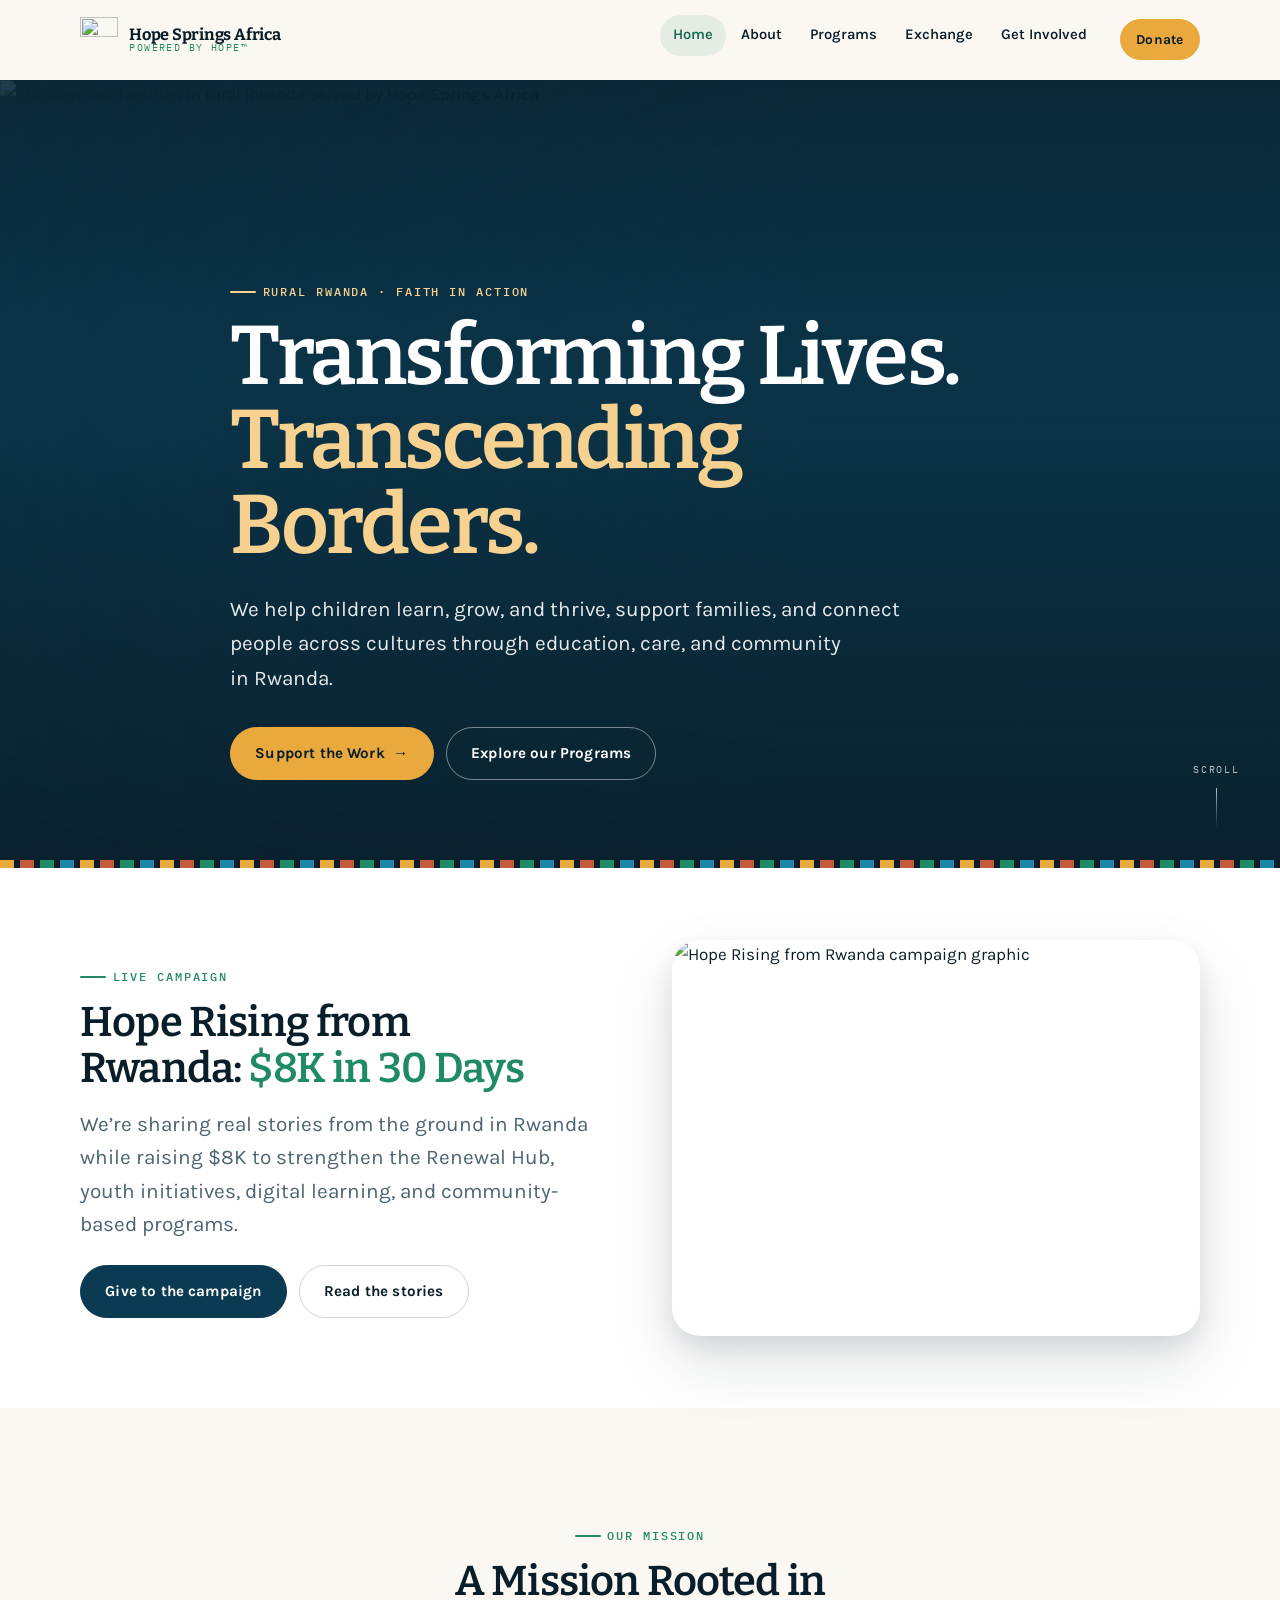
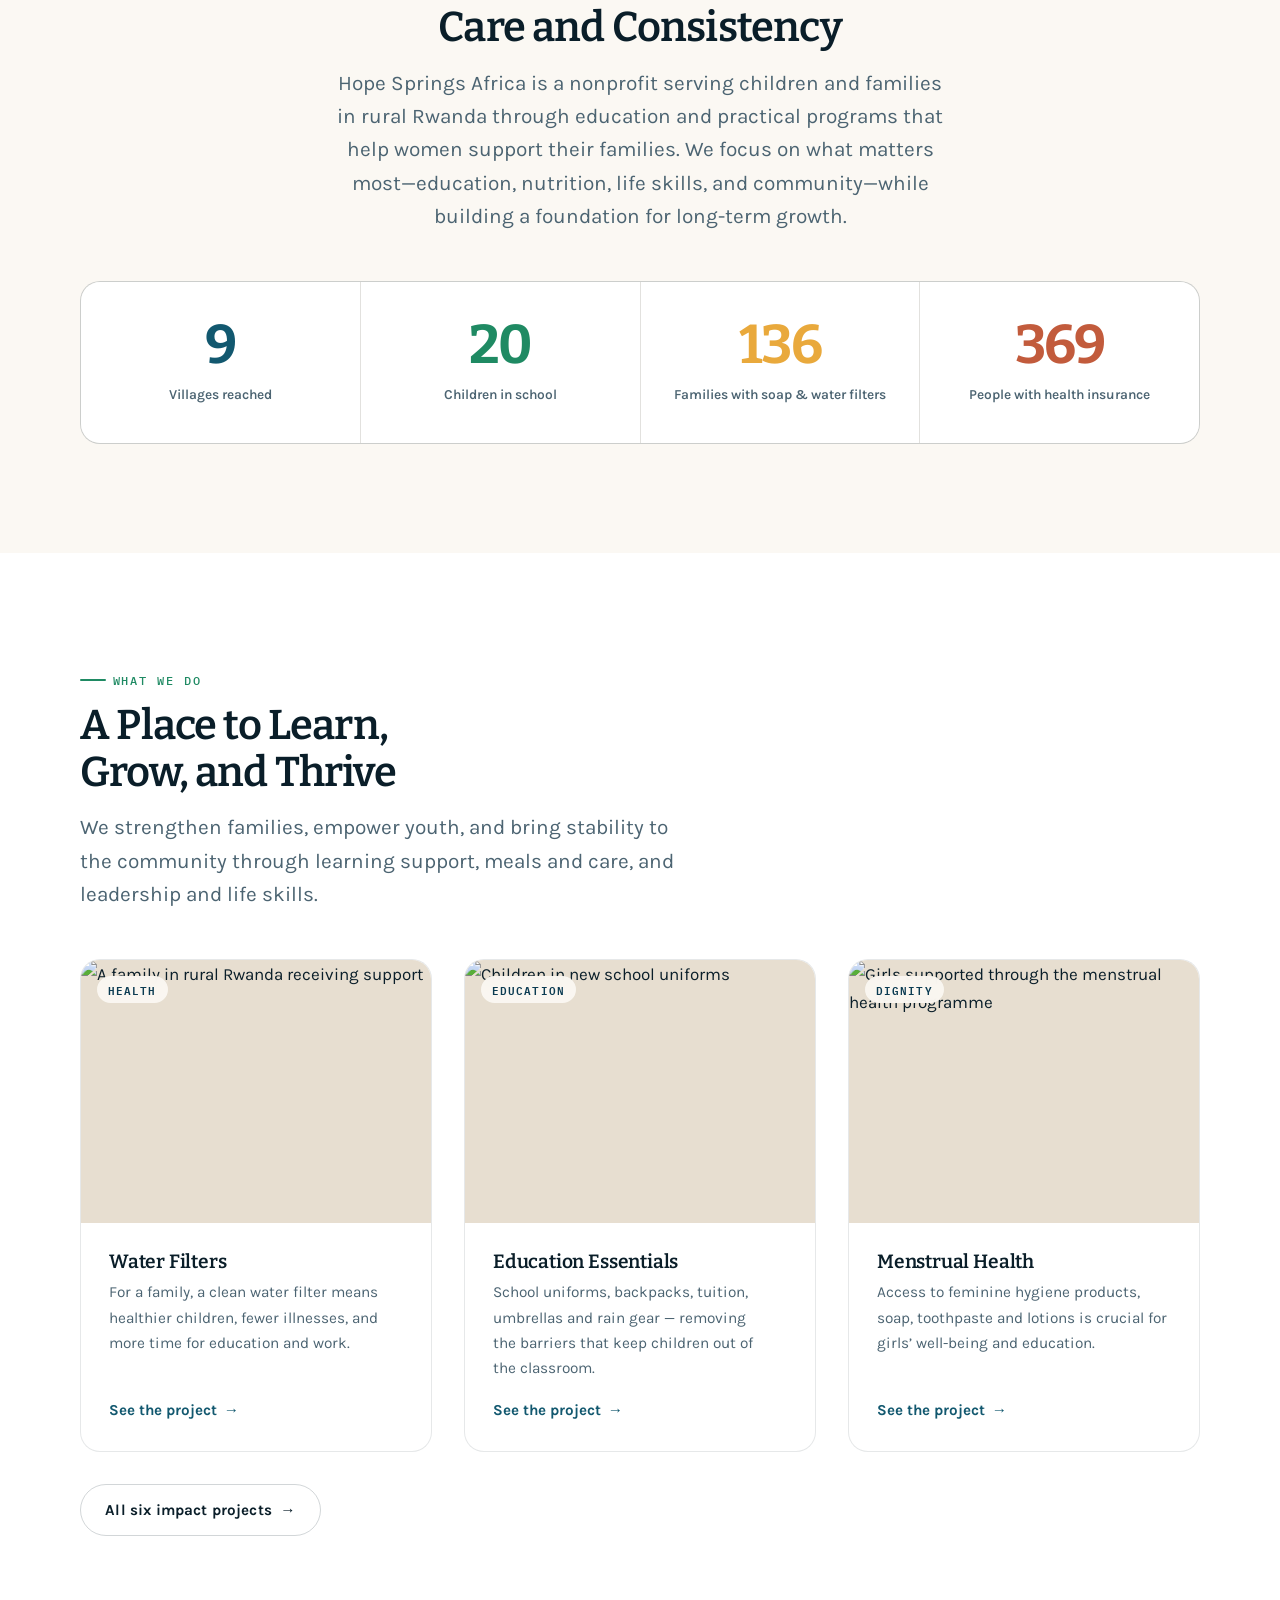
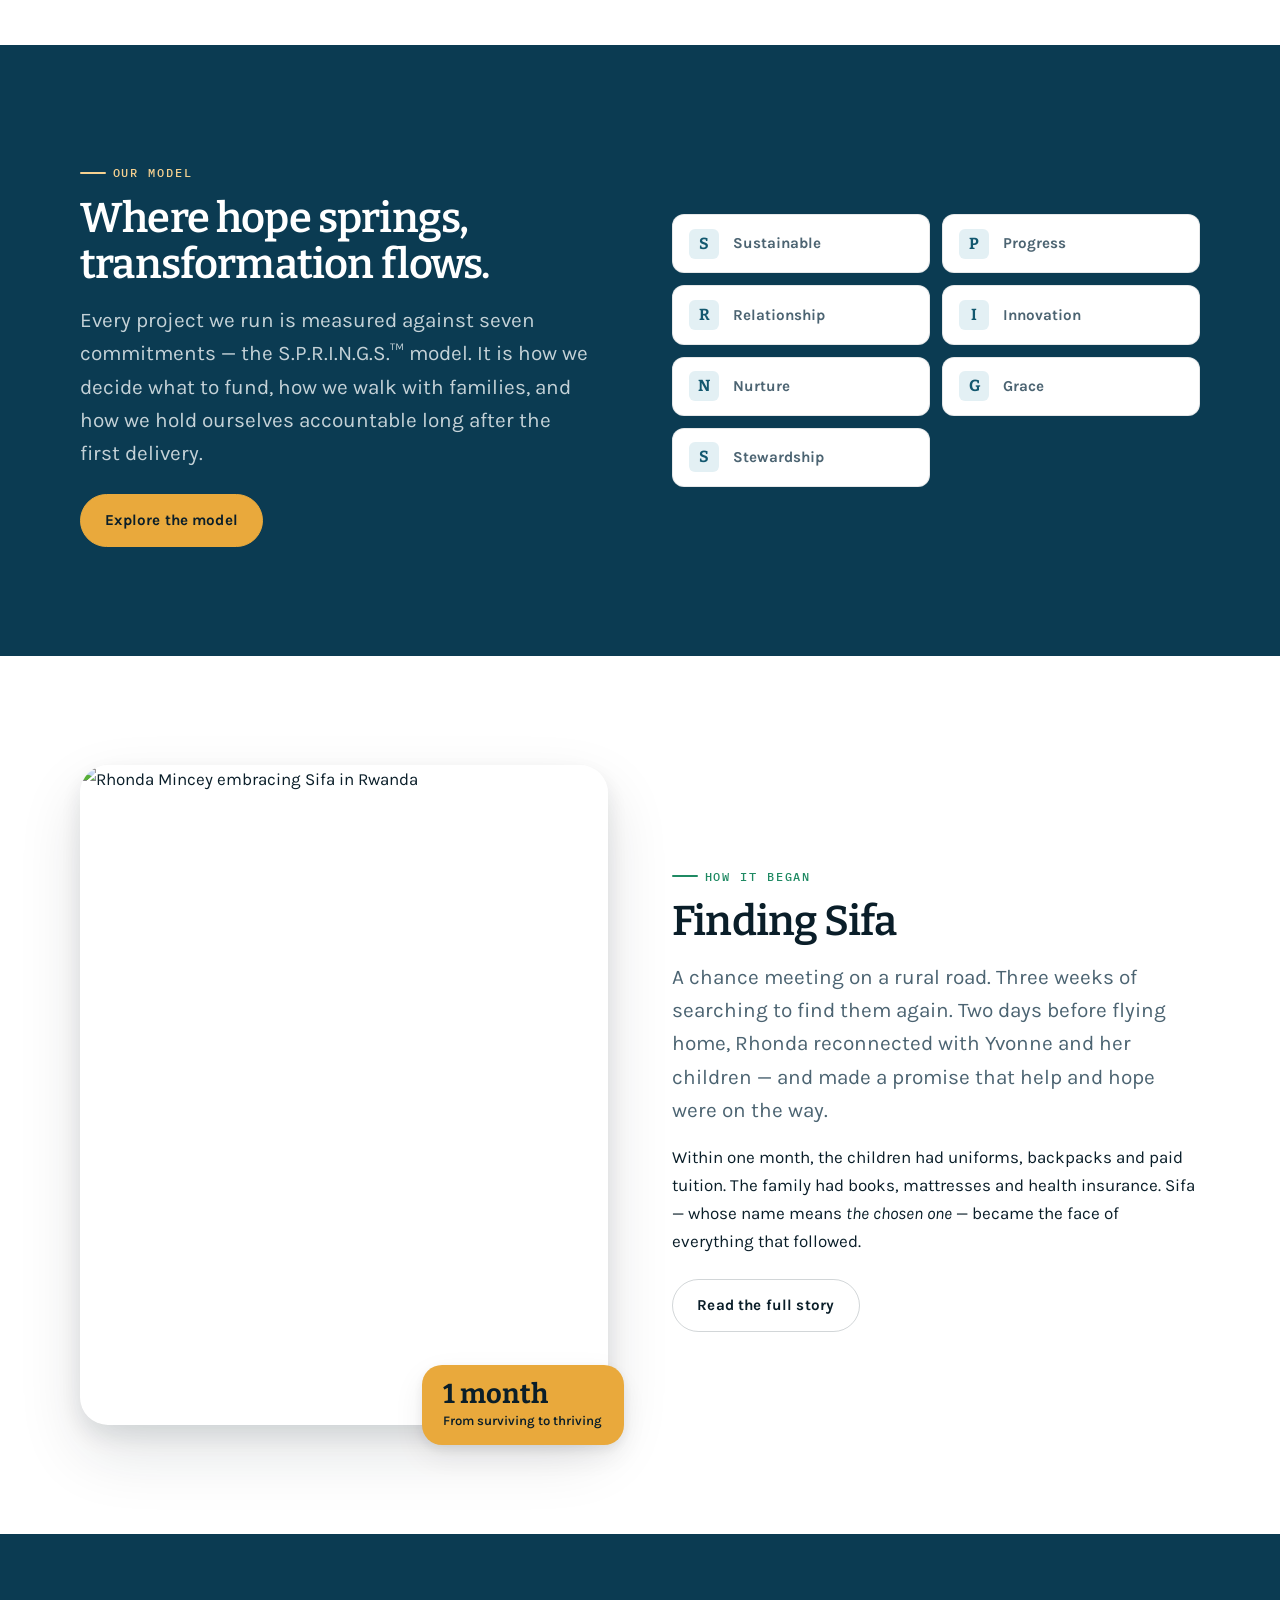
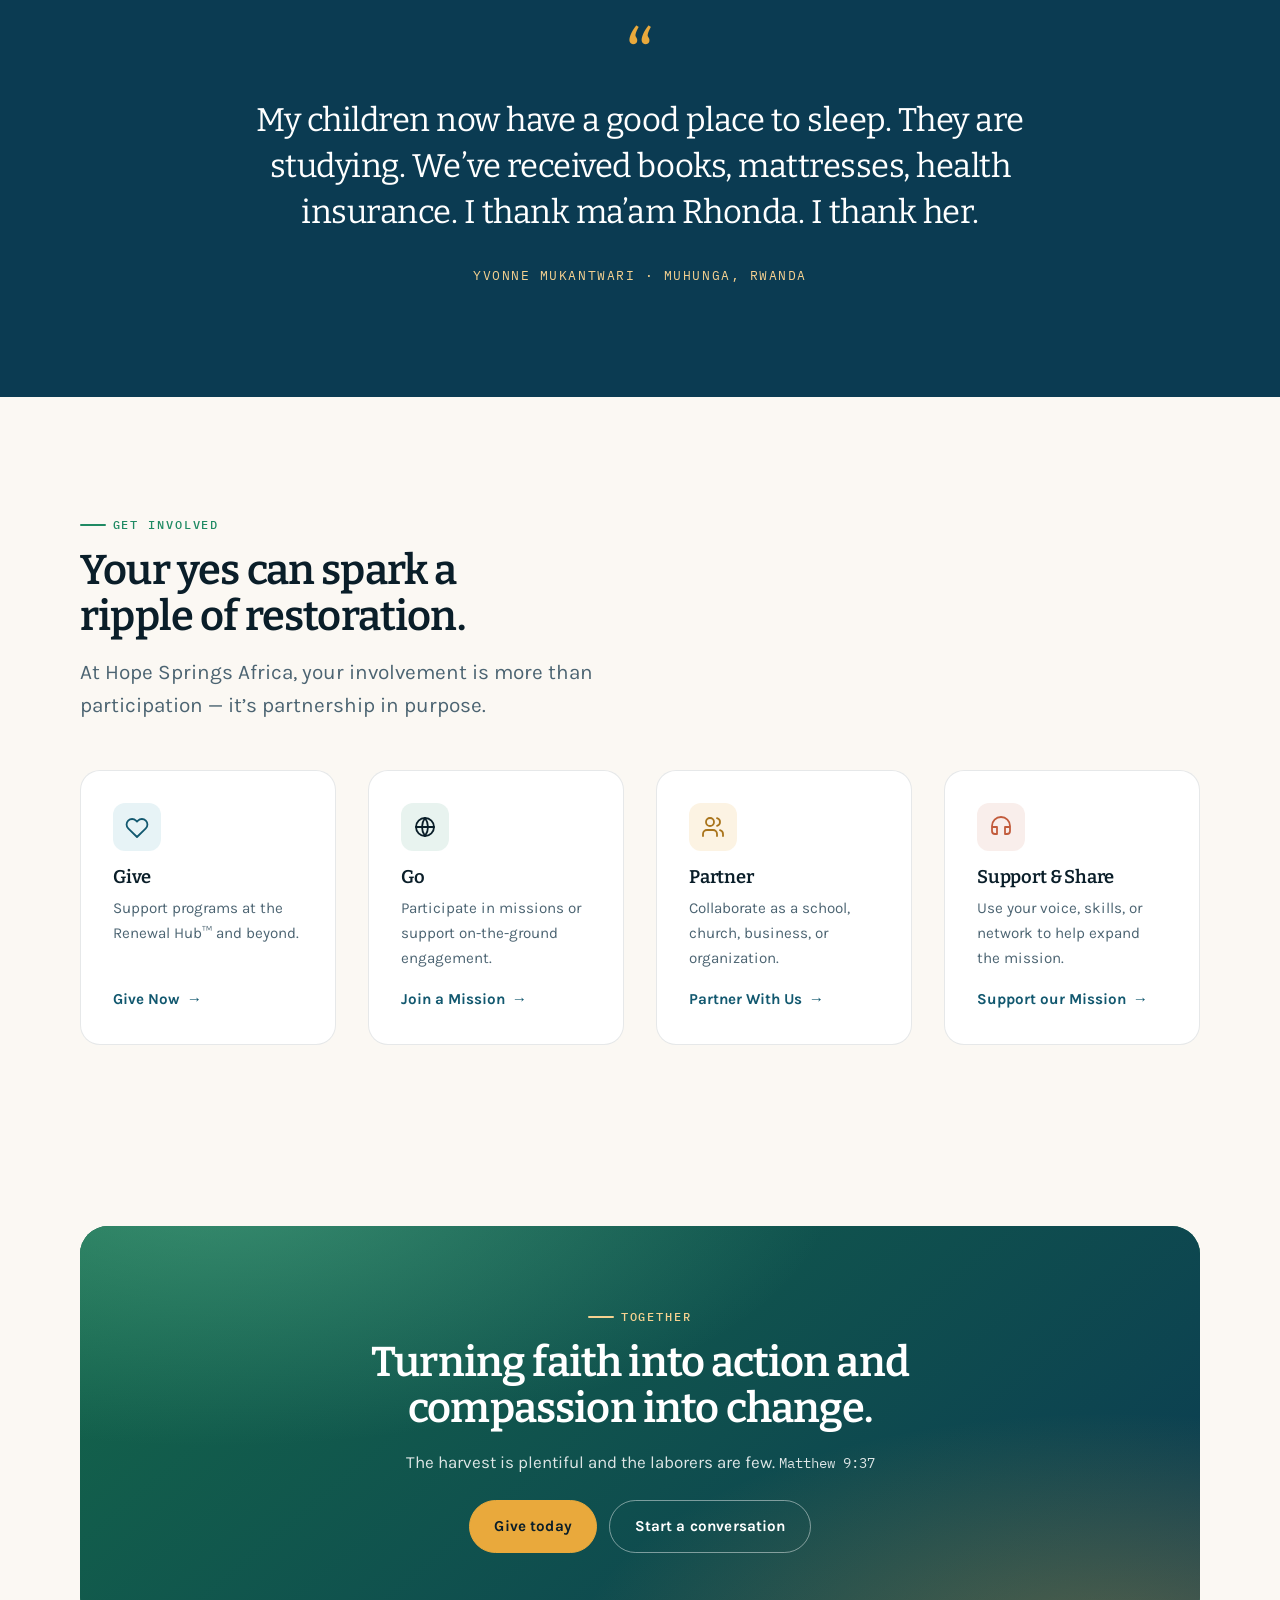
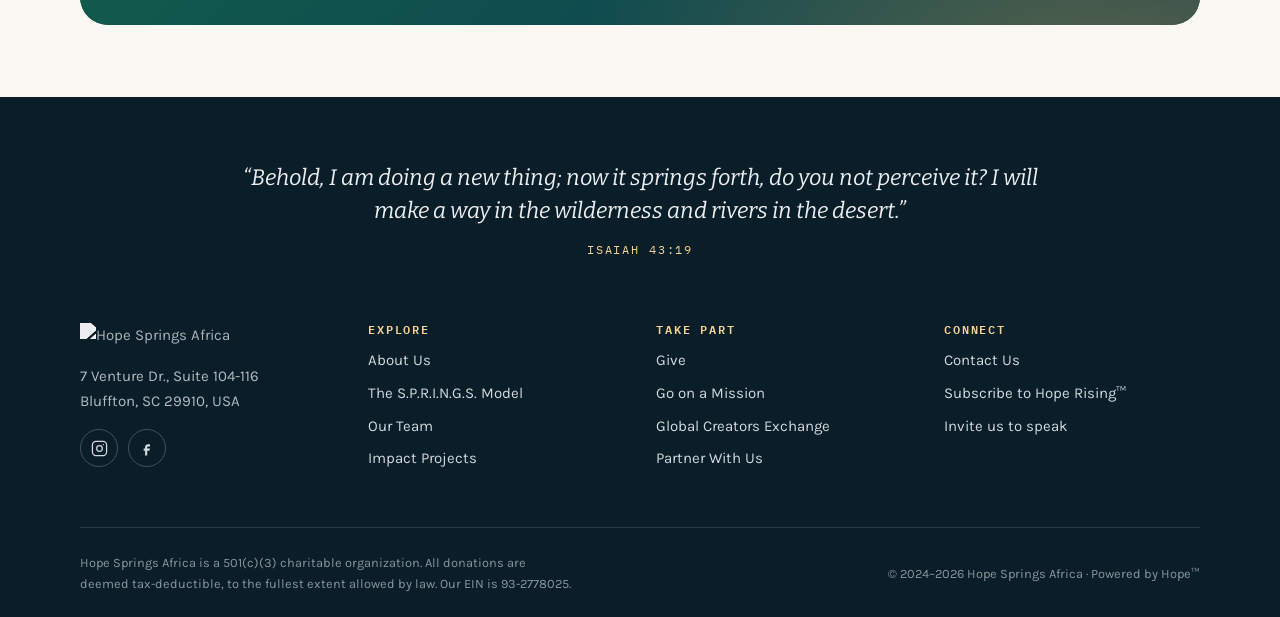
==== index.html @ 6b74ecaa "Add Hope Springs rebrand site and assets Add complete rebrand static site: index.html, about.html, p" ====
<!DOCTYPE html>
<html lang="en">
<head>
<meta charset="utf-8">
<meta name="viewport" content="width=device-width, initial-scale=1">
<title>Hope Springs Africa — Transforming Lives. Transcending Borders.</title>
<meta name="description" content="A faith-based nonprofit serving children and families in rural Rwanda through education, nutrition, life skills and community.">
<link rel="preconnect" href="https://fonts.googleapis.com">
<link rel="preconnect" href="https://fonts.gstatic.com" crossorigin>
<link href="https://fonts.googleapis.com/css2?family=Bitter:ital,wght@0,400;0,600;0,700;1,400&family=Karla:wght@400;500;600;700&family=IBM+Plex+Mono:wght@400;500;600&display=swap" rel="stylesheet">
<link rel="stylesheet" href="assets/vendor/aos.css">
<link rel="stylesheet" href="assets/css/main.css">
</head>
<body>

<a class="skip" href="#main">Skip to content</a>

<!-- ====================================================================
     Header
     ==================================================================== -->
<header class="header" data-header>
  <div class="wrap header__inner">
    <a class="brand" href="index.html">
      <img class="brand__mark" src="https://static.wixstatic.com/media/e5cbf4_bdf67669f26147d5a9421a92b597a916~mv2.png" alt="" width="38" height="45">
      <span class="brand__text">
        <span class="brand__name">Hope Springs Africa</span>
        <span class="brand__tag">Powered by Hope&trade;</span>
      </span>
    </a>

    <button class="nav-toggle" type="button" data-nav-toggle aria-expanded="false" aria-controls="site-nav" aria-label="Menu">
      <span class="nav-toggle__bars" aria-hidden="true"><span></span><span></span><span></span></span>
    </button>

    <nav class="nav" id="site-nav" data-nav aria-label="Main">
      <p class="nav__label">Menu</p>
      <ul class="nav__list">
        <li><a class="nav__link" href="index.html">Home</a></li>
        <li><a class="nav__link" href="about.html">About</a></li>
        <li><a class="nav__link" href="programs.html">Programs</a></li>
        <li><a class="nav__link" href="exchange.html">Exchange</a></li>
        <li><a class="nav__link" href="give.html">Get Involved</a></li>
      </ul>
      <div class="nav__foot">
        <a class="btn btn--gold btn--sm nav__cta" href="give.html#give">Donate</a>
        <div class="nav__meta">
          <a href="give.html#connect">Contact us</a>
          <div class="social social--nav">
            <a href="https://www.instagram.com/hopespringsafrica" aria-label="Instagram"><svg viewBox="0 0 24 24" fill="none" stroke="currentColor" stroke-width="1.8"><rect x="2" y="2" width="20" height="20" rx="5"/><circle cx="12" cy="12" r="4"/><circle cx="17.5" cy="6.5" r="1" fill="currentColor" stroke="none"/></svg></a>
            <a href="https://www.facebook.com/hopespringsafrica" aria-label="Facebook"><svg viewBox="0 0 24 24" fill="currentColor"><path d="M14 9h3V6h-3c-2.2 0-4 1.8-4 4v2H8v3h2v7h3v-7h3l1-3h-4v-2c0-.6.4-1 1-1z"/></svg></a>
          </div>
        </div>
      </div>
    </nav>
  </div>
</header>

<main id="main">

<!-- ====================================================================
     Hero
     ==================================================================== -->
<section class="hero">
  <div class="hero__media">
    <img src="https://static.wixstatic.com/media/e5cbf4_cde25f4ffdf047e1a33ac8b81e66b795~mv2.jpg" alt="Children and families in rural Rwanda served by Hope Springs Africa">
  </div>
  <div class="wrap hero__inner">
    <p class="eyebrow">Rural Rwanda &middot; Faith in Action</p>
    <h1 class="hero__title">Transforming Lives.<em>Transcending Borders.</em></h1>
    <p class="hero__lead">
      We help children learn, grow, and thrive, support families, and connect people
      across cultures through education, care, and community in Rwanda.
    </p>
    <div class="hero__actions">
      <a class="btn btn--gold" href="give.html#give">Support the Work <span class="arrow" aria-hidden="true">&rarr;</span></a>
      <a class="btn btn--on-dark" href="programs.html">Explore our Programs</a>
    </div>
  </div>
  <a class="hero__scroll" href="#campaign"><span>Scroll</span></a>
</section>

<hr class="kente">

<!-- ====================================================================
     Live campaign
     ==================================================================== -->
<section class="section section--tight section--white" id="campaign">
  <div class="wrap">
    <div class="split split--reverse" data-aos="fade-up">
      <div class="split__media split__media--wide">
        <img src="https://static.wixstatic.com/media/e5cbf4_da20bd9f10fe4ae18e123b18a4c23e66~mv2.png" alt="Hope Rising from Rwanda campaign graphic">
      </div>
      <div>
        <p class="eyebrow">Live campaign</p>
        <h2>Hope Rising from Rwanda: <span class="u-mark">$8K in 30 Days</span></h2>
        <p class="lead">
          We&rsquo;re sharing real stories from the ground in Rwanda while raising $8K to
          strengthen the Renewal Hub, youth initiatives, digital learning, and
          community-based programs.
        </p>
        <div class="btn-row">
          <a class="btn" href="give.html#give">Give to the campaign</a>
          <a class="btn btn--ghost" href="about.html#story">Read the stories</a>
        </div>
      </div>
    </div>
  </div>
</section>

<!-- ====================================================================
     Mission
     ==================================================================== -->
<section class="section">
  <div class="wrap">
    <div class="center" data-aos="fade-up">
      <div class="section-head">
        <p class="eyebrow" style="justify-content:center">Our mission</p>
        <h2>A Mission Rooted in Care and Consistency</h2>
        <p class="lead">
          Hope Springs Africa is a nonprofit serving children and families in rural Rwanda
          through education and practical programs that help women support their families.
          We focus on what matters most&mdash;education, nutrition, life skills, and
          community&mdash;while building a foundation for long-term growth.
        </p>
      </div>
    </div>

    <div class="stats" data-aos="fade-up">
      <div class="stat">
        <span class="stat__num" data-count="9">0</span>
        <span class="stat__label">Villages reached</span>
      </div>
      <div class="stat">
        <span class="stat__num" data-count="21">0</span>
        <span class="stat__label">Children in school</span>
      </div>
      <div class="stat">
        <span class="stat__num" data-count="140">0</span>
        <span class="stat__label">Families with soap &amp; water filters</span>
      </div>
      <div class="stat">
        <span class="stat__num" data-count="380">0</span>
        <span class="stat__label">People with health insurance</span>
      </div>
    </div>
  </div>
</section>

<!-- ====================================================================
     Programs
     ==================================================================== -->
<section class="section section--white">
  <div class="wrap">
    <div class="section-head" data-aos="fade-up">
      <p class="eyebrow">What we do</p>
      <h2>A Place to Learn, Grow, and Thrive</h2>
      <p class="lead">
        We strengthen families, empower youth, and bring stability to the community
        through learning support, meals and care, and leadership and life skills.
      </p>
    </div>

    <div class="grid grid--3">
      <article class="card" data-aos="fade-up" data-aos-stagger>
        <div class="card__media">
          <span class="card__tag">Health</span>
          <img src="https://static.wixstatic.com/media/e5cbf4_beba18cd136745958848a673e0dbef4c~mv2.jpg" alt="A family in rural Rwanda receiving support">
        </div>
        <div class="card__body">
          <h3 class="card__title">Water Filters</h3>
          <p class="card__text">
            For a family, a clean water filter means healthier children, fewer illnesses,
            and more time for education and work.
          </p>
          <a class="link-arrow" href="programs.html#water">See the project</a>
        </div>
      </article>

      <article class="card" data-aos="fade-up" data-aos-stagger>
        <div class="card__media">
          <span class="card__tag">Education</span>
          <img src="https://static.wixstatic.com/media/e5cbf4_83071d0e29a044f3af0a214430d2424c~mv2.jpg" alt="Children in new school uniforms">
        </div>
        <div class="card__body">
          <h3 class="card__title">Education Essentials</h3>
          <p class="card__text">
            School uniforms, backpacks, tuition, umbrellas and rain gear &mdash; removing the
            barriers that keep children out of the classroom.
          </p>
          <a class="link-arrow" href="programs.html#education">See the project</a>
        </div>
      </article>

      <article class="card" data-aos="fade-up" data-aos-stagger>
        <div class="card__media">
          <span class="card__tag">Dignity</span>
          <img src="https://static.wixstatic.com/media/e5cbf4_b3f2396dfeca45959ee78357279e40dc~mv2.jpg" alt="Girls supported through the menstrual health programme">
        </div>
        <div class="card__body">
          <h3 class="card__title">Menstrual Health</h3>
          <p class="card__text">
            Access to feminine hygiene products, soap, toothpaste and lotions is crucial
            for girls&rsquo; well-being and education.
          </p>
          <a class="link-arrow" href="programs.html#health">See the project</a>
        </div>
      </article>
    </div>

    <div class="btn-row mt-6" data-aos="fade-up">
      <a class="btn btn--ghost" href="programs.html">All six impact projects <span class="arrow" aria-hidden="true">&rarr;</span></a>
    </div>
  </div>
</section>

<!-- ====================================================================
     S.P.R.I.N.G.S. teaser
     ==================================================================== -->
<section class="section section--ink">
  <div class="wrap">
    <div class="split">
      <div data-aos="fade-up">
        <p class="eyebrow">Our model</p>
        <h2>Where hope springs,<br>transformation flows.</h2>
        <p class="lead">
          Every project we run is measured against seven commitments &mdash; the
          S.P.R.I.N.G.S.&trade; model. It is how we decide what to fund, how we walk with
          families, and how we hold ourselves accountable long after the first delivery.
        </p>
        <div class="btn-row">
          <a class="btn btn--gold" href="about.html#springs">Explore the model</a>
        </div>
      </div>
      <div data-aos="fade-up">
        <div class="grid grid--4" style="gap:.75rem">
          <div class="springs__tab" aria-hidden="true" style="cursor:default"><span class="springs__letter">S</span>Sustainable</div>
          <div class="springs__tab" aria-hidden="true" style="cursor:default"><span class="springs__letter">P</span>Progress</div>
          <div class="springs__tab" aria-hidden="true" style="cursor:default"><span class="springs__letter">R</span>Relationship</div>
          <div class="springs__tab" aria-hidden="true" style="cursor:default"><span class="springs__letter">I</span>Innovation</div>
          <div class="springs__tab" aria-hidden="true" style="cursor:default"><span class="springs__letter">N</span>Nurture</div>
          <div class="springs__tab" aria-hidden="true" style="cursor:default"><span class="springs__letter">G</span>Grace</div>
          <div class="springs__tab" aria-hidden="true" style="cursor:default"><span class="springs__letter">S</span>Stewardship</div>
        </div>
      </div>
    </div>
  </div>
</section>

<!-- ====================================================================
     Finding Sifa
     ==================================================================== -->
<section class="section section--white" id="story">
  <div class="wrap">
    <div class="split">
      <div class="split__media" data-aos="fade-up">
        <img src="https://static.wixstatic.com/media/e5cbf4_e848b0d63703463390c24ff747267ffb~mv2.jpg" alt="Rhonda Mincey embracing Sifa in Rwanda">
        <div class="split__badge">
          <strong>1 month</strong>
          <span>From surviving to thriving</span>
        </div>
      </div>
      <div data-aos="fade-up">
        <p class="eyebrow">How it began</p>
        <h2>Finding Sifa</h2>
        <p class="lead">
          A chance meeting on a rural road. Three weeks of searching to find them again.
          Two days before flying home, Rhonda reconnected with Yvonne and her children
          &mdash; and made a promise that help and hope were on the way.
        </p>
        <p>
          Within one month, the children had uniforms, backpacks and paid tuition. The
          family had books, mattresses and health insurance. Sifa &mdash; whose name means
          <em>the chosen one</em> &mdash; became the face of everything that followed.
        </p>
        <div class="btn-row">
          <a class="btn btn--ghost" href="about.html#story">Read the full story</a>
        </div>
      </div>
    </div>
  </div>
</section>

<!-- ====================================================================
     Testimonial
     ==================================================================== -->
<section class="section section--ink">
  <div class="wrap">
    <div class="quote" data-aos="fade-up">
      <span class="quote__mark" aria-hidden="true">&ldquo;</span>
      <blockquote>
        My children now have a good place to sleep. They are studying. We&rsquo;ve received
        books, mattresses, health insurance. I thank ma&rsquo;am Rhonda. I thank her.
      </blockquote>
      <cite class="quote__cite">Yvonne Mukantwari &middot; Muhunga, Rwanda</cite>
    </div>
  </div>
</section>

<!-- ====================================================================
     Get involved
     ==================================================================== -->
<section class="section">
  <div class="wrap">
    <div class="section-head" data-aos="fade-up">
      <p class="eyebrow">Get involved</p>
      <h2>Your yes can spark a ripple of restoration.</h2>
      <p class="lead">
        At Hope Springs Africa, your involvement is more than participation &mdash; it&rsquo;s
        partnership in purpose.
      </p>
    </div>

    <div class="grid grid--4">
      <div class="icard" data-aos="fade-up" data-aos-stagger>
        <span class="icard__icon" aria-hidden="true">
          <svg viewBox="0 0 24 24" fill="none" stroke="currentColor" stroke-width="1.8" stroke-linecap="round" stroke-linejoin="round"><path d="M20.8 5.6a5.5 5.5 0 0 0-7.8 0L12 6.6l-1-1a5.5 5.5 0 0 0-7.8 7.8l1 1L12 22l7.8-7.6 1-1a5.5 5.5 0 0 0 0-7.8z"/></svg>
        </span>
        <h3>Give</h3>
        <p>Support programs at the Renewal Hub&trade; and beyond.</p>
        <a class="link-arrow" href="give.html#give">Give Now</a>
      </div>

      <div class="icard" data-aos="fade-up" data-aos-stagger>
        <span class="icard__icon" aria-hidden="true">
          <svg viewBox="0 0 24 24" fill="none" stroke="currentColor" stroke-width="1.8" stroke-linecap="round" stroke-linejoin="round"><circle cx="12" cy="12" r="9"/><path d="M3 12h18M12 3a15 15 0 0 1 0 18 15 15 0 0 1 0-18z"/></svg>
        </span>
        <h3>Go</h3>
        <p>Participate in missions or support on-the-ground engagement.</p>
        <a class="link-arrow" href="give.html#go">Join a Mission</a>
      </div>

      <div class="icard" data-aos="fade-up" data-aos-stagger>
        <span class="icard__icon" aria-hidden="true">
          <svg viewBox="0 0 24 24" fill="none" stroke="currentColor" stroke-width="1.8" stroke-linecap="round" stroke-linejoin="round"><path d="M16 21v-2a4 4 0 0 0-4-4H6a4 4 0 0 0-4 4v2"/><circle cx="9" cy="7" r="4"/><path d="M22 21v-2a4 4 0 0 0-3-3.87M16 3.13a4 4 0 0 1 0 7.75"/></svg>
        </span>
        <h3>Partner</h3>
        <p>Collaborate as a school, church, business, or organization.</p>
        <a class="link-arrow" href="give.html#partner">Partner With Us</a>
      </div>

      <div class="icard" data-aos="fade-up" data-aos-stagger>
        <span class="icard__icon" aria-hidden="true">
          <svg viewBox="0 0 24 24" fill="none" stroke="currentColor" stroke-width="1.8" stroke-linecap="round" stroke-linejoin="round"><path d="M3 11a9 9 0 0 1 18 0v5a3 3 0 0 1-3 3h-2v-7h5"/><path d="M3 12v4a3 3 0 0 0 3 3h2v-7H3"/></svg>
        </span>
        <h3>Support &amp; Share</h3>
        <p>Use your voice, skills, or network to help expand the mission.</p>
        <a class="link-arrow" href="give.html#support">Support our Mission</a>
      </div>
    </div>
  </div>
</section>

<!-- ====================================================================
     CTA band
     ==================================================================== -->
<section class="section section--tight">
  <div class="wrap">
    <div class="cta-band" data-aos="fade-up">
      <p class="eyebrow" style="justify-content:center;color:var(--gold-300)">Together</p>
      <h2>Turning faith into action and compassion into change.</h2>
      <p>The harvest is plentiful and the laborers are few. <span class="u-mono" style="font-size:.8em">Matthew 9:37</span></p>
      <div class="btn-row">
        <a class="btn btn--gold" href="give.html#give">Give today</a>
        <a class="btn btn--on-dark" href="give.html#connect">Start a conversation</a>
      </div>
    </div>
  </div>
</section>

</main>

<!-- ====================================================================
     Footer
     ==================================================================== -->
<footer class="footer">
  <div class="wrap">
    <p class="footer__verse">
      &ldquo;Behold, I am doing a new thing; now it springs forth, do you not perceive it?
      I will make a way in the wilderness and rivers in the desert.&rdquo;
    </p>
    <span class="footer__verse-cite">Isaiah 43:19</span>

    <div class="footer__grid">
      <div class="footer__brand">
        <img class="footer__logo" src="https://static.wixstatic.com/media/e5cbf4_1b427d23e27a4bceb7456627b681adec~mv2.png" alt="Hope Springs Africa">
        <p>7 Venture Dr., Suite 104-116<br>Bluffton, SC 29910, USA</p>
        <div class="social">
          <a href="https://www.instagram.com/hopespringsafrica" aria-label="Instagram">
            <svg viewBox="0 0 24 24" fill="none" stroke="currentColor" stroke-width="1.8"><rect x="2" y="2" width="20" height="20" rx="5"/><circle cx="12" cy="12" r="4"/><circle cx="17.5" cy="6.5" r="1" fill="currentColor" stroke="none"/></svg>
          </a>
          <a href="https://www.facebook.com/hopespringsafrica" aria-label="Facebook">
            <svg viewBox="0 0 24 24" fill="currentColor"><path d="M14 9h3V6h-3c-2.2 0-4 1.8-4 4v2H8v3h2v7h3v-7h3l1-3h-4v-2c0-.6.4-1 1-1z"/></svg>
          </a>
        </div>
      </div>

      <div>
        <h4>Explore</h4>
        <ul>
          <li><a href="about.html">About Us</a></li>
          <li><a href="about.html#springs">The S.P.R.I.N.G.S. Model</a></li>
          <li><a href="about.html#team">Our Team</a></li>
          <li><a href="programs.html">Impact Projects</a></li>
        </ul>
      </div>

      <div>
        <h4>Take part</h4>
        <ul>
          <li><a href="give.html#give">Give</a></li>
          <li><a href="give.html#go">Go on a Mission</a></li>
          <li><a href="exchange.html">Global Creators Exchange</a></li>
          <li><a href="give.html#partner">Partner With Us</a></li>
        </ul>
      </div>

      <div>
        <h4>Connect</h4>
        <ul>
          <li><a href="give.html#connect">Contact Us</a></li>
          <li><a href="give.html#connect">Subscribe to Hope Rising&trade;</a></li>
          <li><a href="give.html#connect">Invite us to speak</a></li>
        </ul>
      </div>
    </div>

    <div class="footer__legal">
      <p>
        Hope Springs Africa is a 501(c)(3) charitable organization. All donations are deemed
        tax-deductible, to the fullest extent allowed by law. Our EIN is 93-2778025.
      </p>
      <p>&copy; 2024&ndash;2026 Hope Springs Africa &middot; Powered by Hope&trade;</p>
    </div>
  </div>
</footer>

<script src="assets/vendor/aos.js"></script>
<script src="assets/js/main.js"></script>
</body>
</html>
---- assets/css/main.css ----
/* ==========================================================================
   Hope Springs Africa — Rebrand Stylesheet
   Design system: "Water, Growth, Sunrise"
   --------------------------------------------------------------------------
   Palette derives from the existing logomark (water-drop blue + Africa green)
   with one warm accent pulled from the org's own "Hope Rising" sunrise
   language. Replaces the six-competing-colour homepage with a six-token system.
   ========================================================================== */

/* --------------------------------------------------------------------------
   1. Tokens
   -------------------------------------------------------------------------- */
:root {
  /* Core brand */
  --ink:        #0A1E29;
  --blue-900:   #0B3B52;
  --blue-700:   #12586F;
  --blue-500:   #1C87A6;
  --blue-200:   #A9D4E2;

  --spring-700: #14664A;
  --spring-500: #1F8A63;
  --spring-300: #6FCBA6;

  --gold-500:   #E9A93C;
  --gold-300:   #F6D190;

  --clay-500:   #C25B3C;

  /* Neutrals */
  --sand-50:    #FBF8F3;
  --sand-100:   #F4EEE4;
  --sand-200:   #E7DED0;
  --sand-300:   #D3C7B4;
  --white:      #FFFFFF;

  /* Semantic */
  --bg:            var(--sand-50);
  --bg-alt:        var(--white);
  --surface:       var(--white);
  --text:          var(--ink);
  --text-muted:    #4C6472;
  --text-invert:   #F3F7F9;
  --border:        rgba(10, 30, 41, 0.10);
  --border-strong: rgba(10, 30, 41, 0.18);

  /* Type */
  --font-display: "Bitter", Georgia, "Times New Roman", serif;
  --font-body:    "Karla", -apple-system, BlinkMacSystemFont, "Segoe UI", Roboto, sans-serif;
  --font-mono:    "IBM Plex Mono", ui-monospace, SFMono-Regular, Menlo, monospace;

  /* Fluid type scale */
  --fs-display: clamp(2.6rem, 1.4rem + 5.2vw, 5.2rem);
  --fs-h1:      clamp(2.1rem, 1.3rem + 3.4vw, 3.6rem);
  --fs-h2:      clamp(1.7rem, 1.15rem + 2.2vw, 2.6rem);
  --fs-h3:      clamp(1.25rem, 1.05rem + 0.8vw, 1.6rem);
  --fs-lead:    clamp(1.05rem, 0.97rem + 0.5vw, 1.3rem);
  --fs-body:    1.0625rem;
  --fs-small:   0.9rem;
  --fs-eyebrow: 0.74rem;

  /* Space */
  --sp-1: 0.25rem;
  --sp-2: 0.5rem;
  --sp-3: 0.75rem;
  --sp-4: 1rem;
  --sp-5: 1.5rem;
  --sp-6: 2rem;
  --sp-7: 3rem;
  --sp-8: 4rem;
  --sp-9: 6rem;
  --section-y: clamp(3.5rem, 2rem + 6vw, 7rem);

  /* Shape */
  --r-sm: 6px;
  --r-md: 12px;
  --r-lg: 20px;
  --r-xl: 28px;
  --r-pill: 999px;

  /* Elevation */
  --shadow-sm: 0 1px 2px rgba(10, 30, 41, 0.06), 0 2px 8px rgba(10, 30, 41, 0.04);
  --shadow-md: 0 4px 12px rgba(10, 30, 41, 0.08), 0 12px 32px rgba(10, 30, 41, 0.07);
  --shadow-lg: 0 10px 24px rgba(10, 30, 41, 0.10), 0 28px 64px rgba(10, 30, 41, 0.12);

  /* Layout */
  --wrap: 1200px;
  --wrap-narrow: 760px;
  --header-h: 76px;

  --ease: cubic-bezier(0.22, 0.61, 0.36, 1);
}

/* --------------------------------------------------------------------------
   2. Reset & base
   -------------------------------------------------------------------------- */
*, *::before, *::after { box-sizing: border-box; }

html {
  -webkit-text-size-adjust: 100%;
  scroll-behavior: smooth;
  scroll-padding-top: calc(var(--header-h) + 1rem);
}

body {
  margin: 0;
  background: var(--bg);
  color: var(--text);
  font-family: var(--font-body);
  font-size: var(--fs-body);
  line-height: 1.65;
  -webkit-font-smoothing: antialiased;
  overflow-x: hidden;
}

body.is-locked { overflow: hidden; }

img, svg, video { max-width: 100%; display: block; }
img { height: auto; }

h1, h2, h3, h4 {
  font-family: var(--font-display);
  font-weight: 600;
  line-height: 1.12;
  letter-spacing: -0.02em;
  margin: 0 0 var(--sp-4);
  text-wrap: balance;
}
h1 { font-size: var(--fs-h1); }
h2 { font-size: var(--fs-h2); }
h3 { font-size: var(--fs-h3); letter-spacing: -0.01em; }

p { margin: 0 0 var(--sp-4); text-wrap: pretty; }
p:last-child { margin-bottom: 0; }

a { color: var(--blue-700); text-decoration-thickness: 1px; text-underline-offset: 3px; }
a:hover { color: var(--blue-500); }

ul, ol { margin: 0 0 var(--sp-4); padding-left: 1.15rem; }
li { margin-bottom: var(--sp-2); }

:focus-visible {
  outline: 3px solid var(--gold-500);
  outline-offset: 3px;
  border-radius: 4px;
}

::selection { background: var(--gold-300); color: var(--ink); }

/* --------------------------------------------------------------------------
   3. Layout primitives
   -------------------------------------------------------------------------- */
.wrap {
  width: 100%;
  max-width: var(--wrap);
  margin-inline: auto;
  padding-inline: clamp(1.15rem, 4vw, 2.5rem);
}
.wrap--narrow { max-width: var(--wrap-narrow); }

.section { padding-block: var(--section-y); position: relative; }
.section--tight { padding-block: clamp(2.5rem, 1.5rem + 4vw, 4.5rem); }
.section--sand { background: var(--sand-100); }
.section--white { background: var(--white); }
.section--ink {
  background: var(--blue-900);
  color: var(--text-invert);
}
.section--ink h2, .section--ink h3 { color: var(--white); }
.section--ink p { color: rgba(243, 247, 249, 0.82); }

.grid { display: grid; gap: clamp(1.25rem, 2.5vw, 2rem); }
.grid--2 { grid-template-columns: repeat(auto-fit, minmax(280px, 1fr)); }
.grid--3 { grid-template-columns: repeat(auto-fit, minmax(270px, 1fr)); }
.grid--4 { grid-template-columns: repeat(auto-fit, minmax(220px, 1fr)); }

.stack > * + * { margin-top: var(--sp-4); }
.center { text-align: center; }
.center .section-head { margin-inline: auto; }

/* --------------------------------------------------------------------------
   4. Type helpers
   -------------------------------------------------------------------------- */
.eyebrow {
  display: inline-flex;
  align-items: center;
  gap: 0.55em;
  font-family: var(--font-mono);
  font-size: var(--fs-eyebrow);
  font-weight: 500;
  letter-spacing: 0.16em;
  text-transform: uppercase;
  color: var(--spring-500);
  margin: 0 0 var(--sp-3);
}
.eyebrow::before {
  content: "";
  width: 26px;
  height: 2px;
  background: currentColor;
  border-radius: 2px;
  flex: none;
}
.section--ink .eyebrow { color: var(--gold-300); }

.lead {
  font-size: var(--fs-lead);
  line-height: 1.6;
  color: var(--text-muted);
}
.section--ink .lead { color: rgba(243, 247, 249, 0.8); }

.section-head { max-width: 62ch; margin-bottom: var(--sp-7); }

.u-mark { color: var(--spring-500); }
.u-mono { font-family: var(--font-mono); }

/* --------------------------------------------------------------------------
   5. Buttons
   -------------------------------------------------------------------------- */
.btn {
  --btn-bg: var(--blue-900);
  --btn-fg: var(--white);
  --btn-bd: var(--blue-900);
  display: inline-flex;
  align-items: center;
  justify-content: center;
  gap: 0.55em;
  padding: 0.85em 1.6em;
  border: 1.5px solid var(--btn-bd);
  border-radius: var(--r-pill);
  background: var(--btn-bg);
  color: var(--btn-fg);
  font-family: var(--font-body);
  font-size: 0.95rem;
  font-weight: 700;
  letter-spacing: 0.01em;
  text-decoration: none;
  cursor: pointer;
  transition: transform 0.25s var(--ease), box-shadow 0.25s var(--ease),
              background-color 0.2s var(--ease), color 0.2s var(--ease);
}
.btn:hover {
  transform: translateY(-2px);
  box-shadow: var(--shadow-md);
  color: var(--btn-fg);
}
.btn:active { transform: translateY(0); }

.btn--gold  { --btn-bg: var(--gold-500); --btn-bd: var(--gold-500); --btn-fg: var(--ink); }
.btn--green { --btn-bg: var(--spring-500); --btn-bd: var(--spring-500); }
.btn--ghost { --btn-bg: transparent; --btn-bd: var(--border-strong); --btn-fg: var(--ink); }
.btn--ghost:hover { --btn-bg: var(--ink); --btn-fg: var(--white); --btn-bd: var(--ink); }
.btn--on-dark { --btn-bg: transparent; --btn-bd: rgba(255,255,255,.45); --btn-fg: var(--white); }
.btn--on-dark:hover { --btn-bg: var(--white); --btn-fg: var(--ink); --btn-bd: var(--white); }
.btn--sm { padding: 0.62em 1.15em; font-size: 0.86rem; }

.btn .arrow { transition: transform 0.25s var(--ease); }
.btn:hover .arrow { transform: translateX(3px); }

.link-arrow {
  display: inline-flex;
  align-items: center;
  gap: 0.45em;
  font-weight: 700;
  font-size: 0.95rem;
  text-decoration: none;
  color: var(--blue-700);
}
.link-arrow::after {
  content: "→";
  transition: transform 0.25s var(--ease);
}
.link-arrow:hover::after { transform: translateX(4px); }

/* --------------------------------------------------------------------------
   6. Header / navigation
   -------------------------------------------------------------------------- */
.skip {
  position: absolute;
  left: -9999px;
  top: 0;
  background: var(--ink);
  color: var(--white);
  padding: 0.8rem 1.2rem;
  z-index: 200;
  border-radius: 0 0 var(--r-sm) 0;
}
.skip:focus { left: 0; }

.header {
  position: sticky;
  top: 0;
  z-index: 100;
  background: rgba(251, 248, 243, 0.82);
  backdrop-filter: saturate(180%) blur(14px);
  -webkit-backdrop-filter: saturate(180%) blur(14px);
  border-bottom: 1px solid transparent;
  transition: border-color 0.3s var(--ease), background-color 0.3s var(--ease),
              box-shadow 0.3s var(--ease);
}
.header.is-stuck {
  border-bottom-color: var(--border);
  box-shadow: 0 2px 20px rgba(10, 30, 41, 0.05);
}

.header__inner {
  display: flex;
  align-items: center;
  gap: var(--sp-5);
  min-height: var(--header-h);
}

.brand {
  display: inline-flex;
  align-items: center;
  gap: 0.7rem;
  text-decoration: none;
  color: var(--ink);
  flex: none;
  margin-right: auto;
}
.brand__mark { width: 38px; height: auto; flex: none; }
.brand__text { display: flex; flex-direction: column; line-height: 1.05; }
.brand__name {
  font-family: var(--font-display);
  font-weight: 700;
  font-size: 1.02rem;
  letter-spacing: -0.015em;
}
.brand__tag {
  font-family: var(--font-mono);
  font-size: 0.6rem;
  letter-spacing: 0.15em;
  text-transform: uppercase;
  color: var(--spring-500);
}

.nav { display: flex; align-items: center; gap: var(--sp-2); }
.nav__list {
  display: flex;
  align-items: center;
  gap: 0.15rem;
  list-style: none;
  margin: 0;
  padding: 0;
}
.nav__link {
  display: inline-block;
  padding: 0.55rem 0.8rem;
  border-radius: var(--r-pill);
  font-size: 0.92rem;
  font-weight: 600;
  color: var(--text);
  text-decoration: none;
  transition: background-color 0.2s var(--ease), color 0.2s var(--ease);
}
.nav__link:hover { background: var(--sand-200); color: var(--ink); }
.nav__link[aria-current="page"] { color: var(--spring-700); background: rgba(31, 138, 99, 0.10); }

.nav__cta { margin-left: var(--sp-3); }

/* Pieces that only exist inside the open mobile panel */
.nav__label { display: none; }
.nav__foot { display: contents; }
.nav__meta { display: none; }

.nav-toggle {
  display: none;
  width: 44px;
  height: 44px;
  padding: 0;
  border: 1px solid var(--border-strong);
  border-radius: var(--r-pill);
  background: transparent;
  cursor: pointer;
  align-items: center;
  justify-content: center;
}
.nav-toggle__bars { position: relative; width: 18px; height: 12px; display: block; }
.nav-toggle__bars span {
  position: absolute;
  left: 0;
  width: 100%;
  height: 2px;
  border-radius: 2px;
  background: var(--ink);
  transition: transform 0.3s var(--ease), opacity 0.2s var(--ease);
}
.nav-toggle__bars span:nth-child(1) { top: 0; }
.nav-toggle__bars span:nth-child(2) { top: 5px; }
.nav-toggle__bars span:nth-child(3) { top: 10px; }
.nav-toggle[aria-expanded="true"] .nav-toggle__bars span:nth-child(1) { transform: translateY(5px) rotate(45deg); }
.nav-toggle[aria-expanded="true"] .nav-toggle__bars span:nth-child(2) { opacity: 0; }
.nav-toggle[aria-expanded="true"] .nav-toggle__bars span:nth-child(3) { transform: translateY(-5px) rotate(-45deg); }

@media (max-width: 900px) {
  .nav-toggle { display: inline-flex; }

  /* Backdrop behind the panel */
  .nav-scrim {
    position: fixed;
    inset: var(--header-h) 0 0 0;
    z-index: 90;
    background: rgba(10, 30, 41, 0.42);
    backdrop-filter: blur(2px);
    -webkit-backdrop-filter: blur(2px);
    opacity: 0;
    pointer-events: none;
    transition: opacity 0.3s var(--ease);
  }
  .nav-scrim.is-open { opacity: 1; pointer-events: auto; }

  /* The panel itself.
     Anchored to the header rather than the viewport: the header carries a
     backdrop-filter, which makes it a containing block for fixed-position
     descendants, so `position: fixed` here would collapse to a 0-height box. */
  .nav {
    position: absolute;
    top: 100%;
    right: 0;
    left: 0;
    z-index: 95;
    display: flex;
    flex-direction: column;
    justify-content: flex-start;
    align-items: stretch;
    gap: 0;
    padding: 0;
    background: var(--sand-50);
    border-top: 1px solid var(--border);
    box-shadow: 0 24px 48px rgba(10, 30, 41, 0.18);
    overflow-y: auto;
    overscroll-behavior: contain;
    -webkit-overflow-scrolling: touch;
    height: calc(100vh - var(--header-h));
    height: calc(100dvh - var(--header-h));
    transform: translateY(-12px);
    opacity: 0;
    pointer-events: none;
    visibility: hidden;
    transition: opacity 0.3s var(--ease), transform 0.34s var(--ease), visibility 0.34s;
  }
  .nav.is-open {
    opacity: 1;
    transform: none;
    pointer-events: auto;
    visibility: visible;
  }

  /* Slide the panel in from the right on tablets, full-width on phones */
  @media (min-width: 561px) {
    .nav {
      left: auto;
      width: min(390px, 88vw);
      border-left: 1px solid var(--border);
      border-top: 0;
      transform: translateX(16px);
    }
  }

  /* "Menu" label */
  .nav__label {
    display: block;
    margin: 0;
    padding: var(--sp-5) clamp(1.15rem, 5vw, 1.75rem) var(--sp-3);
    font-family: var(--font-mono);
    font-size: 0.68rem;
    font-weight: 600;
    letter-spacing: 0.18em;
    text-transform: uppercase;
    color: var(--spring-600);
  }

  /* Link list */
  .nav__list {
    flex-direction: column;
    align-items: stretch;
    gap: 0;
    padding: 0 clamp(1.15rem, 5vw, 1.75rem);
  }
  .nav__list li { margin: 0; }
  .nav__list li + li { border-top: 1px solid var(--border); }

  .nav__link {
    display: flex;
    align-items: center;
    justify-content: space-between;
    min-height: 60px;
    padding: 0.9rem 0;
    border-radius: 0;
    font-family: var(--font-display);
    font-size: 1.24rem;
    font-weight: 600;
    letter-spacing: -0.015em;
    color: var(--ink);
    /* Staggered entrance, driven by --i set in JS */
    opacity: 0;
    transform: translateX(-10px);
    transition: opacity 0.34s var(--ease), transform 0.34s var(--ease),
                color 0.2s var(--ease);
  }
  .nav__link::after {
    content: "";
    width: 8px;
    height: 8px;
    flex: none;
    border-right: 2px solid var(--sand-300);
    border-top: 2px solid var(--sand-300);
    transform: rotate(45deg);
    transition: border-color 0.2s var(--ease), transform 0.25s var(--ease);
  }
  .nav__link:hover,
  .nav__link:active { background: transparent; color: var(--spring-600); }
  .nav__link:hover::after { border-color: var(--spring-500); transform: rotate(45deg) translate(2px, -2px); }

  .nav__link[aria-current="page"] {
    background: transparent;
    color: var(--spring-700);
  }
  .nav__link[aria-current="page"]::after {
    border: 0;
    width: 7px;
    height: 7px;
    border-radius: 50%;
    background: var(--gold-500);
    transform: none;
  }

  .nav.is-open .nav__link {
    opacity: 1;
    transform: none;
    transition-delay: calc(60ms + var(--i, 0) * 45ms);
  }

  /* Footer of the panel */
  .nav__foot {
    display: block;
    margin-top: auto;
    padding: var(--sp-6) clamp(1.15rem, 5vw, 1.75rem) calc(var(--sp-6) + env(safe-area-inset-bottom));
  }
  .nav__cta {
    margin: 0;
    width: 100%;
    padding-block: 1.05em;
    font-size: 1rem;
  }
  .nav__meta {
    display: flex;
    flex-wrap: wrap;
    align-items: center;
    justify-content: space-between;
    gap: var(--sp-4);
    margin-top: var(--sp-5);
    padding-top: var(--sp-5);
    border-top: 1px solid var(--border);
  }
  .nav__meta a {
    font-size: 0.9rem;
    font-weight: 700;
    color: var(--text-muted);
    text-decoration: none;
  }
  .nav__meta a:hover { color: var(--spring-600); }
  .social--nav { margin: 0; gap: 0.5rem; }
  .social--nav a {
    width: 40px;
    height: 40px;
    border-color: var(--border-strong);
    color: var(--ink);
  }
  .social--nav a:hover { background: var(--gold-500); border-color: var(--gold-500); }
}

@media (max-width: 900px) and (prefers-reduced-motion: reduce) {
  .nav__link { opacity: 1; transform: none; }
}

/* --------------------------------------------------------------------------
   7. Hero
   -------------------------------------------------------------------------- */
.hero {
  position: relative;
  min-height: min(88vh, 780px);
  display: flex;
  align-items: flex-end;
  overflow: hidden;
  background: var(--blue-900);
  isolation: isolate;
}
.hero__media { position: absolute; inset: 0; z-index: -2; }
.hero__media img {
  width: 100%;
  height: 100%;
  object-fit: cover;
  object-position: center 35%;
  animation: slowZoom 18s var(--ease) forwards;
}
@keyframes slowZoom {
  from { transform: scale(1.08); }
  to   { transform: scale(1); }
}
.hero::after {
  content: "";
  position: absolute;
  inset: 0;
  z-index: -1;
  background:
    linear-gradient(180deg, rgba(10,30,41,.62) 0%, rgba(10,30,41,.24) 38%, rgba(10,30,41,.88) 100%),
    linear-gradient(95deg, rgba(11,59,82,.72) 0%, rgba(11,59,82,0) 62%);
}
.hero__inner {
  padding-block: clamp(4rem, 3rem + 8vw, 8rem) clamp(3rem, 2rem + 5vw, 5rem);
  color: var(--white);
  max-width: 900px;
}
.hero__title {
  font-size: var(--fs-display);
  color: var(--white);
  margin-bottom: var(--sp-5);
  letter-spacing: -0.03em;
  line-height: 1.02;
}
.hero__title em {
  font-style: normal;
  color: var(--gold-300);
  display: block;
}
.hero__lead {
  font-size: var(--fs-lead);
  color: rgba(255,255,255,.9);
  max-width: 56ch;
  margin-bottom: var(--sp-6);
}
.hero .eyebrow { color: var(--gold-300); }
.hero__actions { display: flex; flex-wrap: wrap; gap: var(--sp-3); }

.hero__scroll {
  position: absolute;
  right: clamp(1.15rem, 4vw, 2.5rem);
  bottom: 2rem;
  display: flex;
  align-items: center;
  gap: 0.6rem;
  font-family: var(--font-mono);
  font-size: 0.65rem;
  letter-spacing: 0.18em;
  text-transform: uppercase;
  color: rgba(255,255,255,.72);
  text-decoration: none;
}
.hero__scroll span::after {
  content: "";
  display: block;
  width: 1px;
  height: 40px;
  margin: 0.6rem auto 0;
  background: linear-gradient(rgba(255,255,255,.7), transparent);
  animation: dropDown 2.2s var(--ease) infinite;
}
@keyframes dropDown {
  0%, 100% { opacity: .3; transform: scaleY(.6); transform-origin: top; }
  50%      { opacity: 1;  transform: scaleY(1);  transform-origin: top; }
}
@media (max-width: 720px) { .hero__scroll { display: none; } }

/* Interior page banner */
.pagehead {
  position: relative;
  background: var(--blue-900);
  color: var(--white);
  padding-block: clamp(3.5rem, 2.5rem + 6vw, 6.5rem) clamp(3rem, 2rem + 4vw, 5rem);
  isolation: isolate;
  overflow: hidden;
}
.pagehead__media { position: absolute; inset: 0; z-index: -2; }
.pagehead__media img { width: 100%; height: 100%; object-fit: cover; }
.pagehead::after {
  content: "";
  position: absolute;
  inset: 0;
  z-index: -1;
  background: linear-gradient(100deg, rgba(11,59,82,.94) 12%, rgba(11,59,82,.72) 60%, rgba(10,30,41,.6) 100%);
}
.pagehead h1 { color: var(--white); max-width: 18ch; }
.pagehead .lead { color: rgba(255,255,255,.85); max-width: 58ch; }
.pagehead .eyebrow { color: var(--gold-300); }

/* --------------------------------------------------------------------------
   8. Stat band
   -------------------------------------------------------------------------- */
.stats {
  display: grid;
  grid-template-columns: repeat(auto-fit, minmax(160px, 1fr));
  gap: 1px;
  background: var(--border);
  border: 1px solid var(--border);
  border-radius: var(--r-lg);
  overflow: hidden;
}
.stat {
  background: var(--surface);
  padding: clamp(1.5rem, 3vw, 2.25rem) clamp(1rem, 2vw, 1.5rem);
  text-align: center;
}
.stat__num {
  font-family: var(--font-display);
  font-size: clamp(2.2rem, 1.5rem + 2.6vw, 3.4rem);
  font-weight: 700;
  line-height: 1;
  letter-spacing: -0.03em;
  color: var(--blue-700);
  display: block;
  margin-bottom: 0.4rem;
}
.stat__label {
  font-size: 0.86rem;
  line-height: 1.4;
  color: var(--text-muted);
  font-weight: 600;
}
.stat:nth-child(2) .stat__num { color: var(--spring-500); }
.stat:nth-child(3) .stat__num { color: var(--gold-500); }
.stat:nth-child(4) .stat__num { color: var(--clay-500); }

/* --------------------------------------------------------------------------
   9. Cards
   -------------------------------------------------------------------------- */
.card {
  position: relative;
  display: flex;
  flex-direction: column;
  background: var(--surface);
  border: 1px solid var(--border);
  border-radius: var(--r-lg);
  overflow: hidden;
  transition: transform 0.35s var(--ease), box-shadow 0.35s var(--ease),
              border-color 0.35s var(--ease);
}
.card:hover {
  transform: translateY(-6px);
  box-shadow: var(--shadow-lg);
  border-color: transparent;
}
.card__media { aspect-ratio: 4 / 3; overflow: hidden; background: var(--sand-200); }
.card__media img {
  width: 100%; height: 100%;
  object-fit: cover;
  transition: transform 0.6s var(--ease);
}
.card:hover .card__media img { transform: scale(1.05); }
.card__body { padding: clamp(1.25rem, 2.5vw, 1.75rem); flex: 1; display: flex; flex-direction: column; }
.card__title { font-size: 1.2rem; margin-bottom: var(--sp-2); }
.card__text { font-size: 0.96rem; color: var(--text-muted); margin-bottom: var(--sp-4); }
.card__body .link-arrow { margin-top: auto; }

.card__tag {
  position: absolute;
  top: 1rem;
  left: 1rem;
  z-index: 2;
  padding: 0.3rem 0.7rem;
  border-radius: var(--r-pill);
  background: rgba(251, 248, 243, 0.94);
  backdrop-filter: blur(6px);
  font-family: var(--font-mono);
  font-size: 0.66rem;
  font-weight: 600;
  letter-spacing: 0.1em;
  text-transform: uppercase;
  color: var(--blue-900);
}

/* Icon card (no image) */
.icard {
  background: var(--surface);
  border: 1px solid var(--border);
  border-radius: var(--r-lg);
  padding: clamp(1.5rem, 3vw, 2rem);
  display: flex;
  flex-direction: column;
  transition: transform 0.3s var(--ease), box-shadow 0.3s var(--ease);
}
.icard:hover { transform: translateY(-4px); box-shadow: var(--shadow-md); }
.icard__icon {
  width: 48px; height: 48px;
  display: grid; place-items: center;
  border-radius: var(--r-md);
  background: rgba(28, 135, 166, 0.10);
  color: var(--blue-700);
  margin-bottom: var(--sp-4);
}
.icard:nth-child(2) .icard__icon { background: rgba(31,138,99,.10); color: var(--spring-600); }
.icard:nth-child(3) .icard__icon { background: rgba(233,169,60,.14); color: #A9741B; }
.icard:nth-child(4) .icard__icon { background: rgba(194,91,60,.10); color: var(--clay-500); }
.icard__icon svg { width: 24px; height: 24px; }
.icard h3 { font-size: 1.15rem; margin-bottom: var(--sp-2); }
.icard p { font-size: 0.95rem; color: var(--text-muted); margin-bottom: var(--sp-4); }
.icard .link-arrow { margin-top: auto; }

/* --------------------------------------------------------------------------
   10. Split feature
   -------------------------------------------------------------------------- */
.split {
  display: grid;
  gap: clamp(2rem, 5vw, 4.5rem);
  align-items: center;
  grid-template-columns: 1fr;
}
@media (min-width: 900px) {
  .split { grid-template-columns: 1fr 1fr; }
  .split--reverse .split__media { order: 2; }
}
.split__media { position: relative; }
.split__media img {
  width: 100%;
  border-radius: var(--r-xl);
  aspect-ratio: 4 / 5;
  object-fit: cover;
  box-shadow: var(--shadow-lg);
}
.split__media--wide img { aspect-ratio: 4 / 3; }

.split__badge {
  position: absolute;
  right: -1rem;
  bottom: -1.25rem;
  background: var(--gold-500);
  color: var(--ink);
  padding: 1rem 1.35rem;
  border-radius: var(--r-lg);
  box-shadow: var(--shadow-md);
  max-width: 220px;
}
.split__badge strong {
  display: block;
  font-family: var(--font-display);
  font-size: 1.7rem;
  line-height: 1;
  margin-bottom: 0.2rem;
}
.split__badge span { font-size: 0.82rem; font-weight: 600; line-height: 1.3; display: block; }

/* --------------------------------------------------------------------------
   11. SPRINGS model — interactive tabs
   -------------------------------------------------------------------------- */
.springs { display: grid; gap: clamp(1.5rem, 4vw, 3rem); grid-template-columns: 1fr; }
@media (min-width: 860px) { .springs { grid-template-columns: 300px 1fr; align-items: start; } }

.springs__tabs {
  display: flex;
  gap: 0.4rem;
  overflow-x: auto;
  padding-bottom: 0.5rem;
  scrollbar-width: thin;
}
@media (min-width: 860px) {
  .springs__tabs { flex-direction: column; overflow: visible; padding-bottom: 0; }
}

.springs__tab {
  display: flex;
  align-items: center;
  gap: 0.85rem;
  padding: 0.85rem 1rem;
  border: 1px solid var(--border);
  border-radius: var(--r-md);
  background: var(--surface);
  color: var(--text-muted);
  font-family: var(--font-body);
  font-size: 0.95rem;
  font-weight: 700;
  text-align: left;
  cursor: pointer;
  white-space: nowrap;
  flex: none;
  transition: all 0.25s var(--ease);
}
.springs__tab:hover { border-color: var(--border-strong); color: var(--ink); }
.springs__tab[aria-selected="true"] {
  background: var(--blue-900);
  border-color: var(--blue-900);
  color: var(--white);
  box-shadow: var(--shadow-md);
}
.springs__letter {
  display: grid;
  place-items: center;
  width: 30px; height: 30px;
  flex: none;
  border-radius: var(--r-sm);
  background: rgba(28,135,166,.12);
  color: var(--blue-700);
  font-family: var(--font-display);
  font-weight: 700;
  font-size: 1rem;
}
.springs__tab[aria-selected="true"] .springs__letter { background: var(--gold-500); color: var(--ink); }

.springs__panel {
  background: var(--surface);
  border: 1px solid var(--border);
  border-radius: var(--r-lg);
  padding: clamp(1.5rem, 4vw, 2.75rem);
  min-height: 260px;
}
.springs__panel[hidden] { display: none; }
.springs__panel h3 { font-size: clamp(1.5rem, 1.2rem + 1.2vw, 2rem); margin-bottom: var(--sp-3); }
.springs__quote {
  font-family: var(--font-display);
  font-size: 1.15rem;
  font-style: italic;
  color: var(--blue-700);
  border-left: 3px solid var(--gold-500);
  padding-left: 1rem;
  margin-bottom: var(--sp-4);
}
.springs__list { list-style: none; padding: 0; margin: 0; display: grid; gap: 0.5rem; }
.springs__list li {
  display: flex;
  gap: 0.65rem;
  align-items: flex-start;
  font-size: 0.96rem;
  color: var(--text-muted);
  margin: 0;
}
.springs__list li::before {
  content: "";
  width: 7px; height: 7px;
  border-radius: 50%;
  background: var(--spring-500);
  margin-top: 0.55em;
  flex: none;
}

/* --------------------------------------------------------------------------
   12. Quote / testimonial
   -------------------------------------------------------------------------- */
.quote { max-width: 900px; margin-inline: auto; text-align: center; }
.quote__mark {
  font-family: var(--font-display);
  font-size: 5rem;
  line-height: 0.5;
  color: var(--gold-500);
  display: block;
  margin-bottom: var(--sp-4);
}
.quote blockquote {
  margin: 0 0 var(--sp-5);
  font-family: var(--font-display);
  font-size: clamp(1.3rem, 1rem + 1.6vw, 2.05rem);
  line-height: 1.4;
  letter-spacing: -0.015em;
}
.quote__cite {
  font-family: var(--font-mono);
  font-size: 0.8rem;
  letter-spacing: 0.12em;
  text-transform: uppercase;
  font-style: normal;
  color: var(--gold-300);
}
.section--ink .quote blockquote { color: var(--white); }

/* --------------------------------------------------------------------------
   13. Story timeline
   -------------------------------------------------------------------------- */
.timeline { position: relative; display: grid; gap: clamp(2rem, 4vw, 3rem); }
.timeline::before {
  content: "";
  position: absolute;
  left: 15px; top: 8px; bottom: 8px;
  width: 2px;
  background: linear-gradient(var(--blue-200), var(--spring-300), var(--gold-300));
  border-radius: 2px;
}
.tl-item { position: relative; padding-left: 3.25rem; }
.tl-item::before {
  content: "";
  position: absolute;
  left: 8px; top: 6px;
  width: 16px; height: 16px;
  border-radius: 50%;
  background: var(--surface);
  border: 3px solid var(--blue-500);
}
.tl-item:last-child::before { border-color: var(--gold-500); }
.tl-item__step {
  font-family: var(--font-mono);
  font-size: 0.7rem;
  letter-spacing: 0.14em;
  text-transform: uppercase;
  color: var(--spring-500);
  display: block;
  margin-bottom: 0.35rem;
}
.tl-item h3 { font-size: 1.25rem; margin-bottom: var(--sp-2); }
.tl-item p { color: var(--text-muted); font-size: 0.97rem; }

/* --------------------------------------------------------------------------
   14. Team
   -------------------------------------------------------------------------- */
.person { text-align: left; }
.person__photo {
  aspect-ratio: 1;
  border-radius: var(--r-lg);
  overflow: hidden;
  background: var(--sand-200);
  margin-bottom: var(--sp-4);
  position: relative;
}
.person__photo img {
  width: 100%; height: 100%;
  object-fit: cover;
  filter: saturate(0.95);
  transition: transform 0.5s var(--ease), filter 0.5s var(--ease);
}
.person:hover .person__photo img { transform: scale(1.04); filter: saturate(1.1); }
.person__name { font-size: 1.08rem; margin-bottom: 0.15rem; }
.person__role {
  font-family: var(--font-mono);
  font-size: 0.74rem;
  letter-spacing: 0.08em;
  text-transform: uppercase;
  color: var(--spring-600);
}

/* --------------------------------------------------------------------------
   15. Gallery strip
   -------------------------------------------------------------------------- */
.strip {
  display: grid;
  grid-template-columns: repeat(auto-fit, minmax(150px, 1fr));
  gap: 4px;
}
.strip img {
  width: 100%;
  aspect-ratio: 1;
  object-fit: cover;
  transition: transform 0.5s var(--ease), filter 0.4s var(--ease);
}
.strip a { overflow: hidden; display: block; }
.strip a:hover img { transform: scale(1.06); }

/* --------------------------------------------------------------------------
   16. CTA band
   -------------------------------------------------------------------------- */
.cta-band {
  position: relative;
  border-radius: var(--r-xl);
  overflow: hidden;
  isolation: isolate;
  background: var(--spring-700);
  color: var(--white);
  padding: clamp(2.5rem, 2rem + 4vw, 4.5rem) clamp(1.5rem, 4vw, 4rem);
  text-align: center;
}
.cta-band::before {
  content: "";
  position: absolute; inset: 0; z-index: -1;
  background:
    radial-gradient(1000px 420px at 12% -10%, rgba(111,203,166,.4), transparent 62%),
    radial-gradient(900px 420px at 92% 110%, rgba(233,169,60,.34), transparent 60%),
    linear-gradient(140deg, var(--spring-700), var(--blue-900));
}
.cta-band h2 { color: var(--white); max-width: 20ch; margin-inline: auto; }
.cta-band p { color: rgba(255,255,255,.86); max-width: 56ch; margin-inline: auto; }
.cta-band .btn-row { justify-content: center; }

.btn-row { display: flex; flex-wrap: wrap; gap: var(--sp-3); margin-top: var(--sp-5); }

/* --------------------------------------------------------------------------
   17. Forms
   -------------------------------------------------------------------------- */
.form { display: grid; gap: var(--sp-4); }
.form__row { display: grid; gap: var(--sp-4); grid-template-columns: repeat(auto-fit, minmax(200px, 1fr)); }
.field { display: grid; gap: 0.35rem; }
.field label {
  font-size: 0.8rem;
  font-weight: 700;
  letter-spacing: 0.02em;
  color: var(--text-muted);
}
.field input, .field select, .field textarea {
  width: 100%;
  padding: 0.8rem 1rem;
  border: 1.5px solid var(--border-strong);
  border-radius: var(--r-md);
  background: var(--white);
  color: var(--text);
  font-family: var(--font-body);
  font-size: 0.97rem;
  transition: border-color 0.2s var(--ease), box-shadow 0.2s var(--ease);
}
.field textarea { resize: vertical; min-height: 130px; }
.field input:focus, .field select:focus, .field textarea:focus {
  outline: none;
  border-color: var(--blue-500);
  box-shadow: 0 0 0 4px rgba(28,135,166,.14);
}
.field--check { display: flex; align-items: flex-start; gap: 0.6rem; }
.field--check input { width: auto; margin-top: 0.25rem; }
.field--check label { font-size: 0.9rem; font-weight: 500; color: var(--text); }

.form-note {
  font-size: 0.82rem;
  color: var(--text-muted);
  margin: 0;
}

/* --------------------------------------------------------------------------
   18. Footer
   -------------------------------------------------------------------------- */
.footer {
  background: var(--ink);
  color: rgba(243,247,249,.72);
  padding-block: var(--sp-8) var(--sp-5);
  font-size: 0.94rem;
}
.footer a { color: rgba(243,247,249,.86); text-decoration: none; }
.footer a:hover { color: var(--gold-300); }

.footer__verse {
  font-family: var(--font-display);
  font-style: italic;
  font-size: clamp(1.05rem, 0.95rem + 0.7vw, 1.4rem);
  line-height: 1.5;
  color: rgba(255,255,255,.92);
  max-width: 60ch;
  margin: 0 auto var(--sp-3);
  text-align: center;
}
.footer__verse-cite {
  display: block;
  text-align: center;
  font-family: var(--font-mono);
  font-size: 0.72rem;
  letter-spacing: 0.16em;
  text-transform: uppercase;
  color: var(--gold-300);
  margin-bottom: var(--sp-8);
}

.footer__grid {
  display: grid;
  gap: var(--sp-6);
  grid-template-columns: repeat(auto-fit, minmax(180px, 1fr));
  padding-bottom: var(--sp-7);
  border-bottom: 1px solid rgba(255,255,255,.12);
}
.footer__brand { grid-column: 1 / -1; }
@media (min-width: 900px) { .footer__brand { grid-column: span 1; max-width: 280px; } }
.footer__logo { width: 190px; margin-bottom: var(--sp-4); filter: brightness(0) invert(1); opacity: .92; }

.footer h4 {
  font-family: var(--font-mono);
  font-size: 0.72rem;
  font-weight: 600;
  letter-spacing: 0.16em;
  text-transform: uppercase;
  color: var(--gold-300);
  margin-bottom: var(--sp-3);
}
.footer ul { list-style: none; margin: 0; padding: 0; }
.footer li { margin-bottom: 0.5rem; }

.social { display: flex; gap: 0.6rem; margin-top: var(--sp-4); }
.social a {
  width: 38px; height: 38px;
  display: grid; place-items: center;
  border: 1px solid rgba(255,255,255,.22);
  border-radius: 50%;
  transition: background-color 0.25s var(--ease), border-color 0.25s var(--ease),
              transform 0.25s var(--ease);
}
.social a:hover { background: var(--gold-500); border-color: var(--gold-500); color: var(--ink); transform: translateY(-2px); }
.social svg { width: 17px; height: 17px; }

.footer__legal {
  padding-top: var(--sp-5);
  display: flex;
  flex-wrap: wrap;
  gap: var(--sp-3) var(--sp-5);
  justify-content: space-between;
  align-items: center;
  font-size: 0.8rem;
  color: rgba(243,247,249,.55);
}
.footer__legal p { margin: 0; max-width: 62ch; }

/* --------------------------------------------------------------------------
   19. Kente rule — rebuilt as CSS, replacing the 677x31px raster strip
   -------------------------------------------------------------------------- */
.kente {
  height: 8px;
  border: 0;
  margin: 0;
  background-image: repeating-linear-gradient(
    90deg,
    var(--gold-500) 0 14px,
    var(--ink) 14px 20px,
    var(--clay-500) 20px 34px,
    var(--ink) 34px 40px,
    var(--spring-500) 40px 54px,
    var(--ink) 54px 60px,
    var(--blue-500) 60px 74px,
    var(--ink) 74px 80px
  );
}

/* --------------------------------------------------------------------------
   20. Scroll reveal — AOS (assets/vendor/aos.css) plus local overrides
   -------------------------------------------------------------------------- */

/* AOS animates transform, so anything with its own transform on hover needs
   the animation to finish before the hover transform takes over. */
[data-aos] { will-change: opacity, transform; }
[data-aos].aos-animate { will-change: auto; }

/* Keep the horizontal variants from causing a sideways scrollbar mid-flight. */
[data-aos^="fade-left"], [data-aos^="fade-right"] { backface-visibility: hidden; }

/* If AOS never loads (offline, blocked CDN), nothing should stay invisible. */
html:not(.aos-ready) [data-aos] {
  opacity: 1 !important;
  transform: none !important;
  visibility: visible !important;
}

@media (prefers-reduced-motion: reduce) {
  [data-aos] {
    opacity: 1 !important;
    transform: none !important;
    transition: none !important;
  }
  *, *::before, *::after {
    animation-duration: 0.001ms !important;
    animation-iteration-count: 1 !important;
    transition-duration: 0.001ms !important;
    scroll-behavior: auto !important;
  }
}

/* --------------------------------------------------------------------------
   21. Utilities
   -------------------------------------------------------------------------- */
.sr-only {
  position: absolute;
  width: 1px; height: 1px;
  padding: 0; margin: -1px;
  overflow: hidden;
  clip: rect(0 0 0 0);
  white-space: nowrap;
  border: 0;
}
.mt-6 { margin-top: var(--sp-6); }
.mt-7 { margin-top: var(--sp-7); }

/* --------------------------------------------------------------------------
   22. Selectable amount cards (give page)
   -------------------------------------------------------------------------- */
.icard:has(input[type="radio"]:checked) {
  border-color: var(--gold-500);
  box-shadow: 0 0 0 3px rgba(233, 169, 60, 0.25);
}
.icard:has(input[type="radio"]) strong { color: var(--blue-900); }
.icard:has(input[type="radio"]:checked) strong { color: var(--gold-500); }
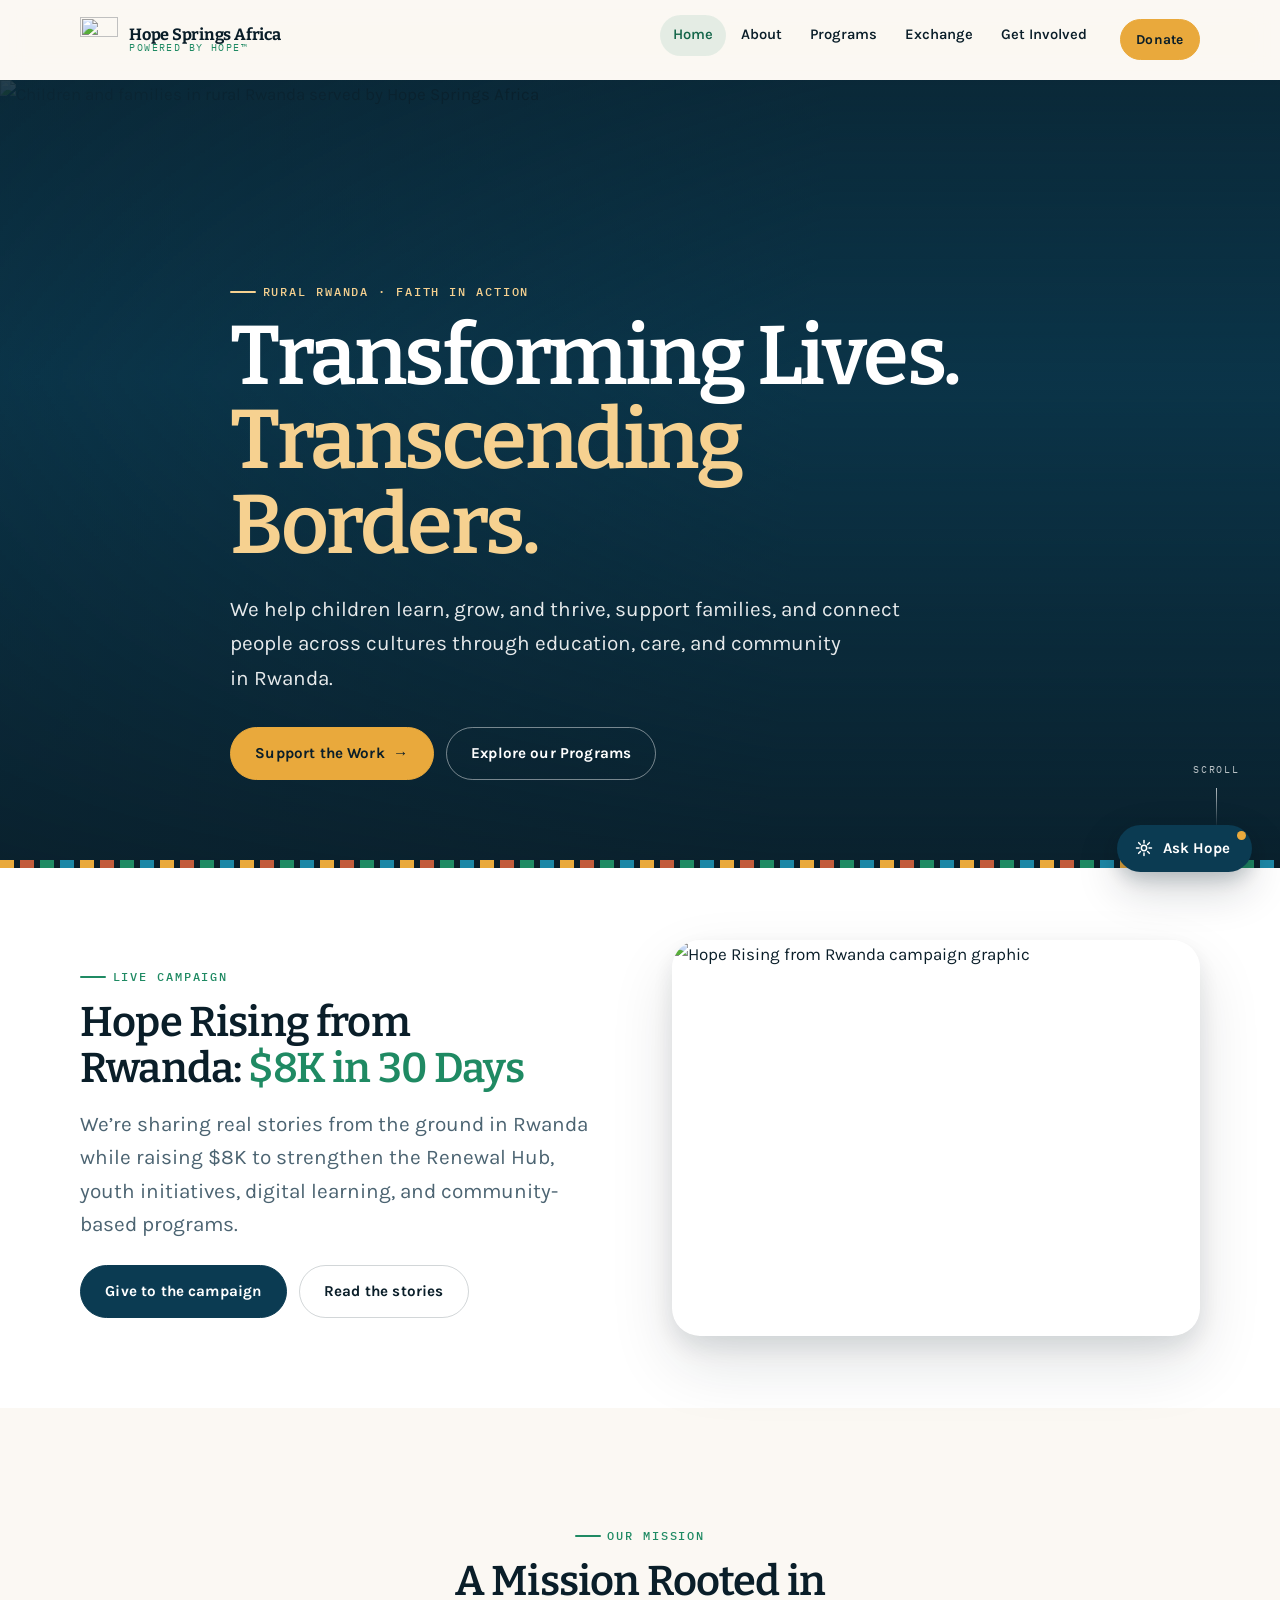
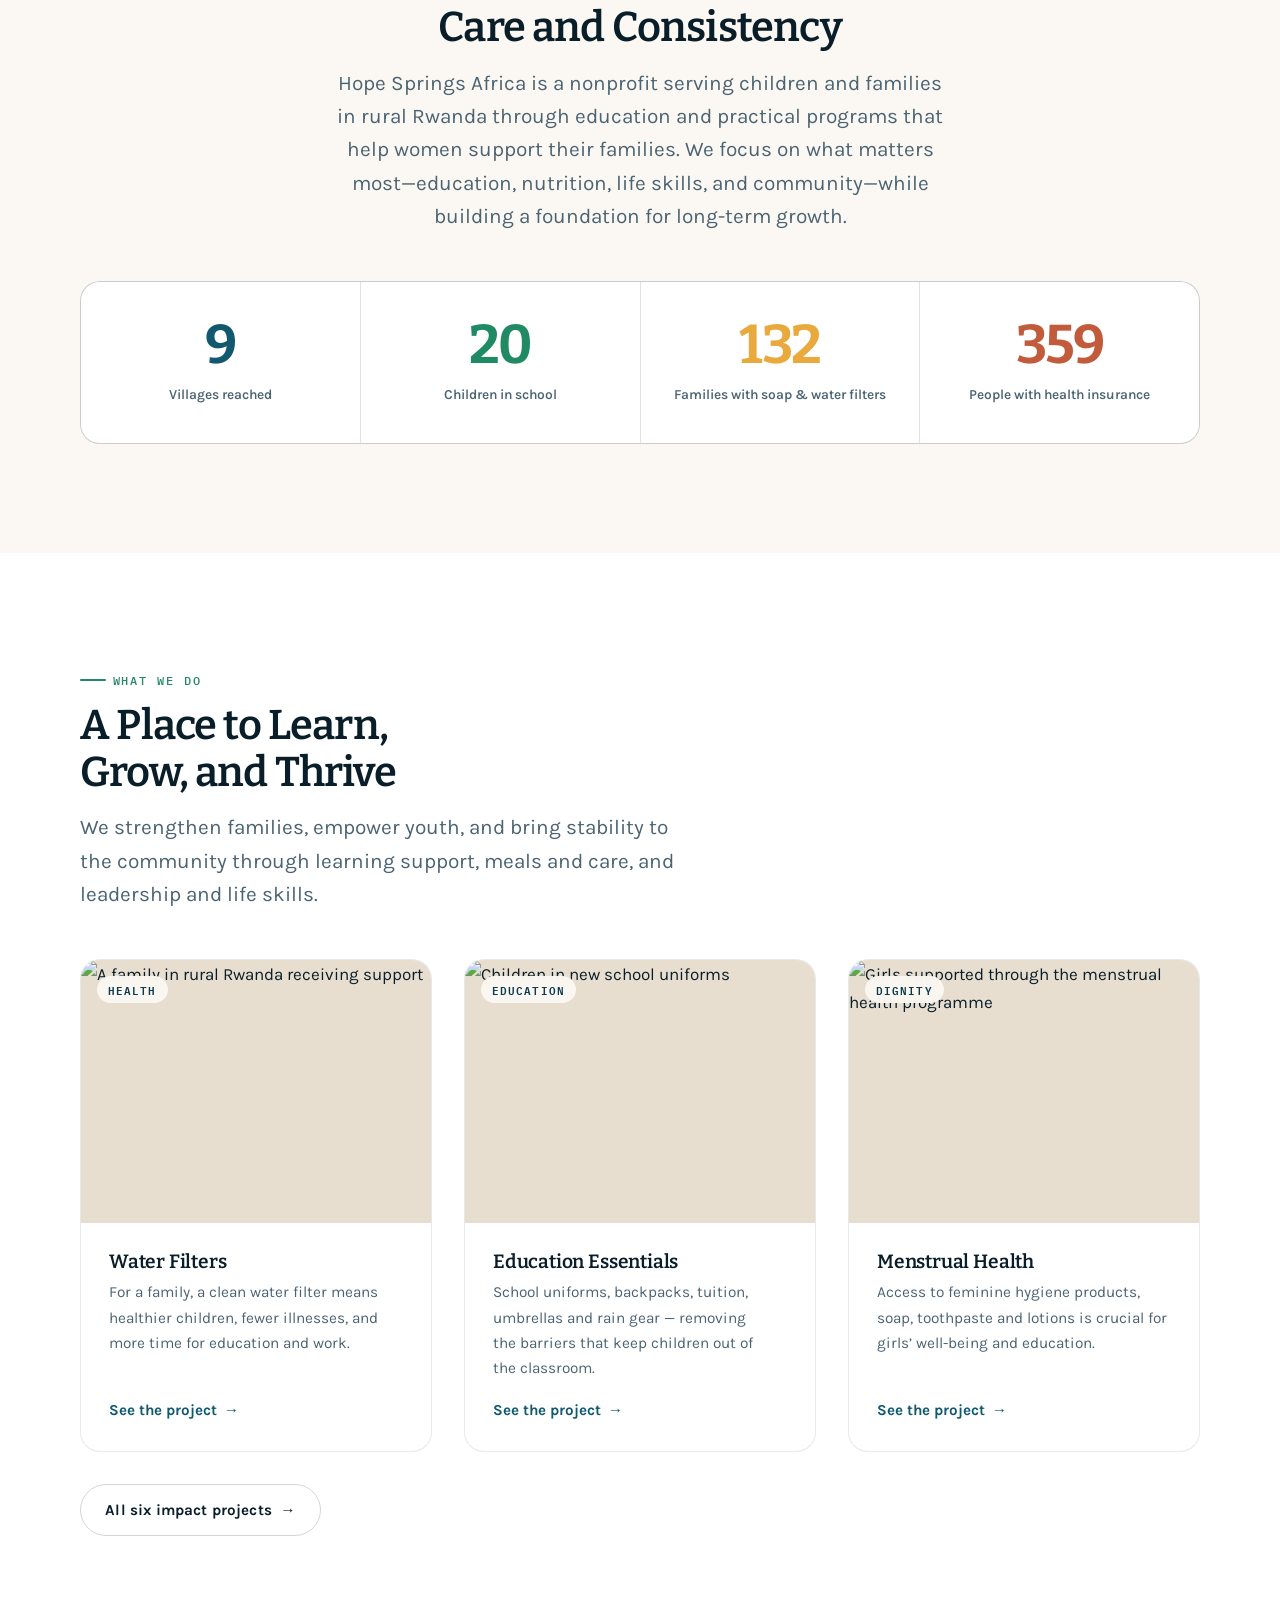
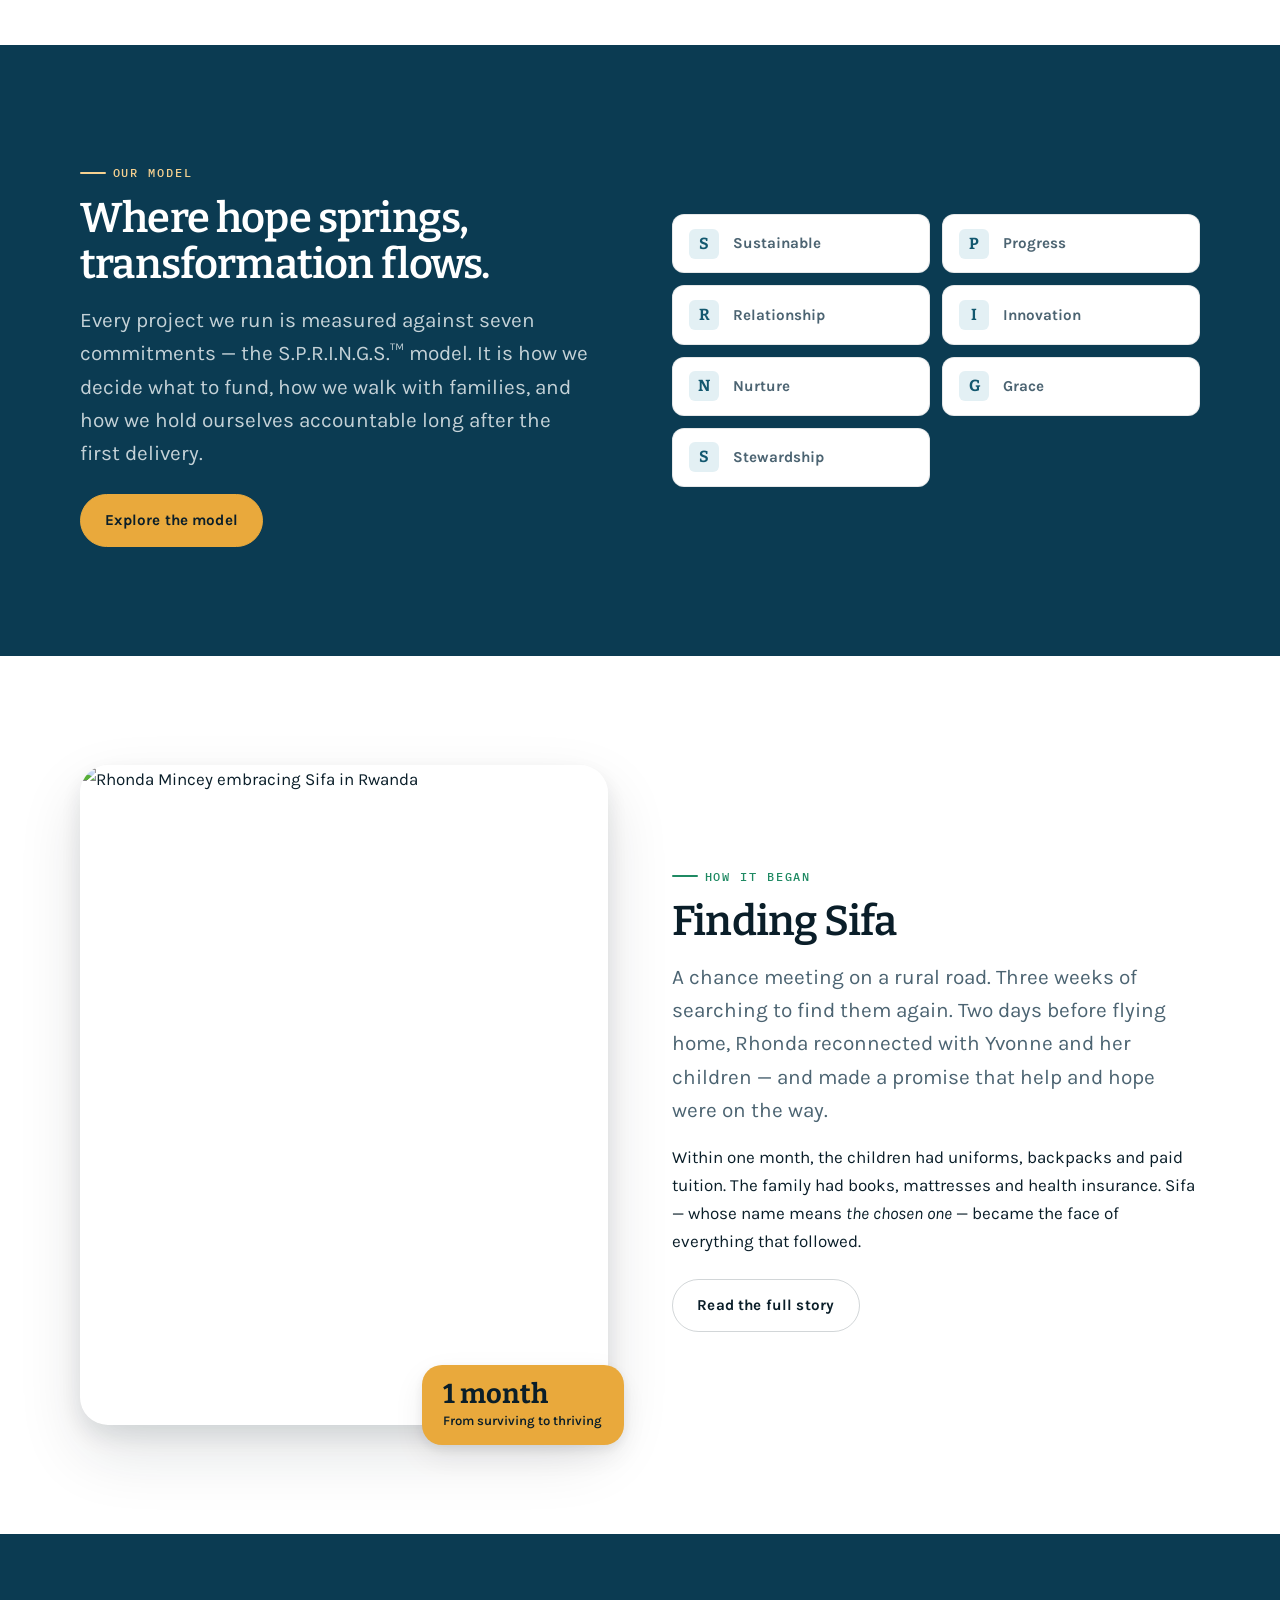
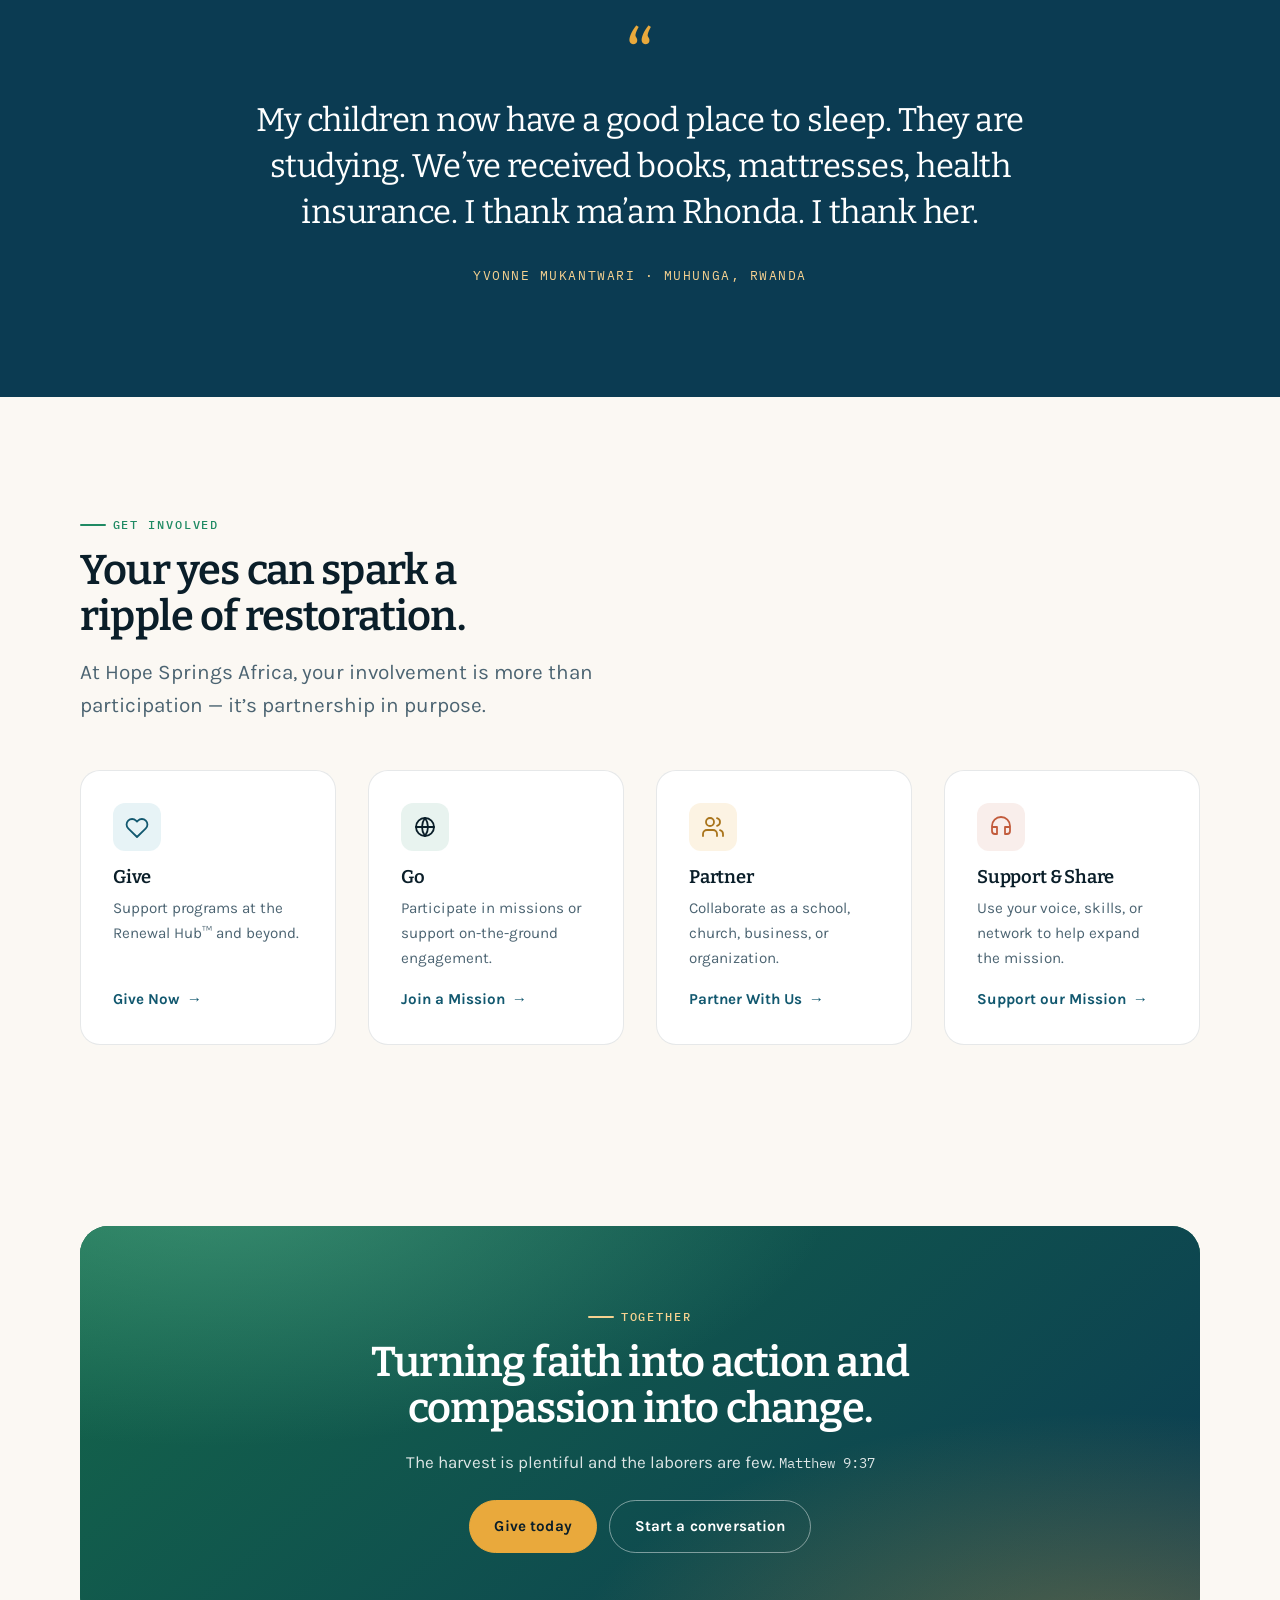
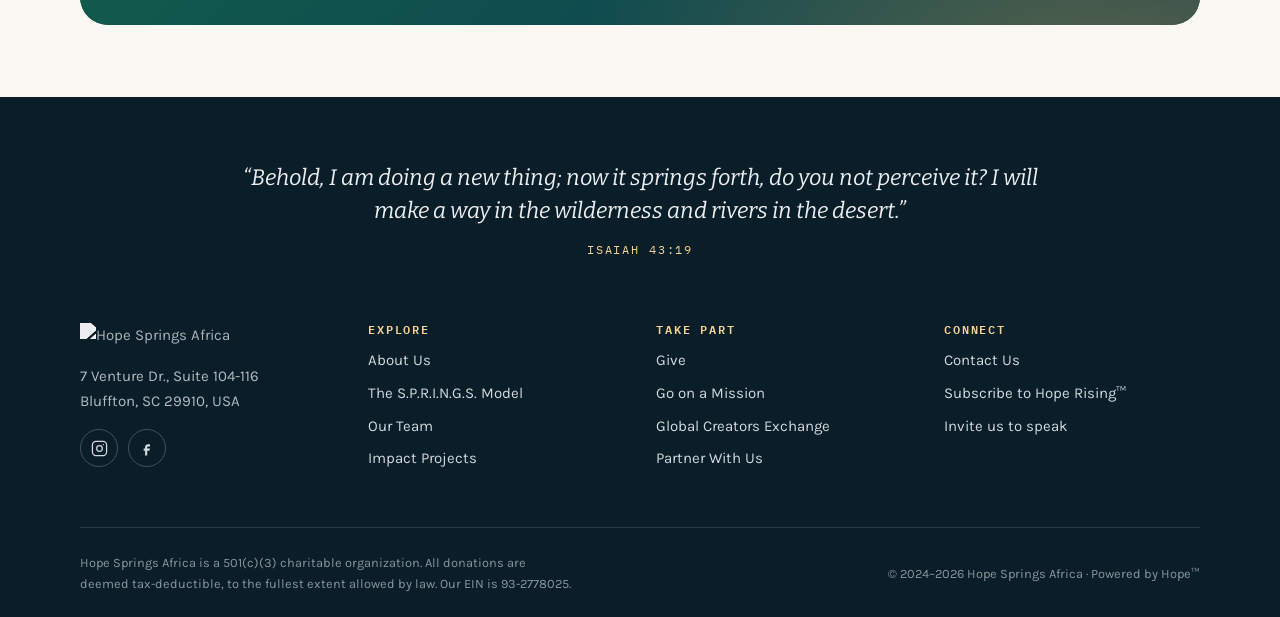
==== commit cba50b10: "Add "Ask Hope" site assistant A chat widget on all five pages that answers from a curated knowledge " ====
--- a/index.html
+++ b/index.html
@@ -10,6 +10,7 @@
 <link href="https://fonts.googleapis.com/css2?family=Bitter:ital,wght@0,400;0,600;0,700;1,400&family=Karla:wght@400;500;600;700&family=IBM+Plex+Mono:wght@400;500;600&display=swap" rel="stylesheet">
 <link rel="stylesheet" href="assets/vendor/aos.css">
 <link rel="stylesheet" href="assets/css/main.css">
+<link rel="stylesheet" href="assets/css/assistant.css">
 </head>
 <body>
 
@@ -436,5 +437,6 @@
 
 <script src="assets/vendor/aos.js"></script>
 <script src="assets/js/main.js"></script>
+<script src="assets/js/assistant.js"></script>
 </body>
 </html>
--- a/assets/css/assistant.css
+++ b/assets/css/assistant.css
@@ -0,0 +1,382 @@
+/* ==========================================================================
+   "Ask Hope" — site assistant
+   --------------------------------------------------------------------------
+   Uses the design tokens defined in main.css, so it inherits the rebrand
+   palette and type automatically. Load this AFTER main.css.
+   ========================================================================== */
+
+.hopebot {
+  --bot-w: 396px;
+  --bot-radius: 20px;
+  position: fixed;
+  right: clamp(1rem, 3vw, 1.75rem);
+  bottom: clamp(1rem, 3vw, 1.75rem);
+  z-index: 120;
+  font-family: var(--font-body);
+}
+
+/* --------------------------------------------------------------------------
+   Launcher
+   -------------------------------------------------------------------------- */
+.hopebot__launch {
+  display: inline-flex;
+  align-items: center;
+  gap: 0.6rem;
+  padding: 0.85rem 1.35rem 0.85rem 1.05rem;
+  border: 0;
+  border-radius: var(--r-pill);
+  background: var(--blue-900);
+  color: #fff;
+  font-family: var(--font-body);
+  font-size: 0.94rem;
+  font-weight: 700;
+  cursor: pointer;
+  box-shadow: 0 6px 18px rgba(10, 30, 41, 0.22), 0 18px 44px rgba(10, 30, 41, 0.18);
+  transition: transform 0.25s var(--ease), box-shadow 0.25s var(--ease),
+              background-color 0.25s var(--ease), opacity 0.2s var(--ease);
+}
+.hopebot__launch:hover {
+  background: var(--spring-700);
+  transform: translateY(-2px);
+  box-shadow: 0 10px 24px rgba(10, 30, 41, 0.26), 0 24px 56px rgba(10, 30, 41, 0.22);
+}
+.hopebot__launch:active { transform: translateY(0); }
+.hopebot__launch svg { width: 20px; height: 20px; flex: none; }
+
+.hopebot__pulse {
+  position: absolute;
+  top: 6px;
+  right: 6px;
+  width: 9px;
+  height: 9px;
+  border-radius: 50%;
+  background: var(--gold-500);
+  box-shadow: 0 0 0 0 rgba(233, 169, 60, 0.7);
+  animation: hopebotPulse 2.6s var(--ease) infinite;
+}
+@keyframes hopebotPulse {
+  0%   { box-shadow: 0 0 0 0 rgba(233, 169, 60, 0.65); }
+  70%  { box-shadow: 0 0 0 11px rgba(233, 169, 60, 0); }
+  100% { box-shadow: 0 0 0 0 rgba(233, 169, 60, 0); }
+}
+
+.hopebot.is-open .hopebot__launch {
+  opacity: 0;
+  pointer-events: none;
+  transform: scale(0.9);
+}
+
+/* --------------------------------------------------------------------------
+   Panel
+   -------------------------------------------------------------------------- */
+.hopebot__panel {
+  position: absolute;
+  right: 0;
+  bottom: 0;
+  width: var(--bot-w);
+  max-width: calc(100vw - 2rem);
+  height: min(620px, calc(100dvh - 6rem));
+  display: flex;
+  flex-direction: column;
+  overflow: hidden;
+  background: var(--sand-50);
+  border: 1px solid var(--border);
+  border-radius: var(--bot-radius);
+  box-shadow: 0 12px 32px rgba(10, 30, 41, 0.18), 0 40px 90px rgba(10, 30, 41, 0.24);
+  opacity: 0;
+  visibility: hidden;
+  transform: translateY(14px) scale(0.98);
+  transform-origin: bottom right;
+  transition: opacity 0.28s var(--ease), transform 0.32s var(--ease), visibility 0.32s;
+}
+.hopebot.is-open .hopebot__panel {
+  opacity: 1;
+  visibility: visible;
+  transform: none;
+}
+
+/* Header */
+.hopebot__head {
+  display: flex;
+  align-items: center;
+  gap: 0.75rem;
+  padding: 0.95rem 1rem;
+  background: var(--blue-900);
+  color: #fff;
+  flex: none;
+}
+.hopebot__avatar {
+  width: 38px;
+  height: 38px;
+  flex: none;
+  display: grid;
+  place-items: center;
+  border-radius: 50%;
+  background: rgba(255, 255, 255, 0.12);
+  border: 1px solid rgba(255, 255, 255, 0.22);
+}
+.hopebot__avatar svg { width: 19px; height: 19px; }
+.hopebot__id { flex: 1; min-width: 0; line-height: 1.25; }
+.hopebot__name {
+  display: block;
+  font-family: var(--font-display);
+  font-weight: 700;
+  font-size: 1rem;
+  letter-spacing: -0.01em;
+}
+.hopebot__status {
+  display: flex;
+  align-items: center;
+  gap: 0.35rem;
+  font-family: var(--font-mono);
+  font-size: 0.62rem;
+  letter-spacing: 0.12em;
+  text-transform: uppercase;
+  color: var(--gold-300);
+}
+.hopebot__status::before {
+  content: "";
+  width: 6px;
+  height: 6px;
+  border-radius: 50%;
+  background: var(--spring-300);
+  flex: none;
+}
+.hopebot__close {
+  width: 34px;
+  height: 34px;
+  flex: none;
+  display: grid;
+  place-items: center;
+  border: 1px solid rgba(255, 255, 255, 0.24);
+  border-radius: 50%;
+  background: transparent;
+  color: #fff;
+  cursor: pointer;
+  transition: background-color 0.2s var(--ease), transform 0.2s var(--ease);
+}
+.hopebot__close:hover { background: rgba(255, 255, 255, 0.14); transform: rotate(90deg); }
+.hopebot__close svg { width: 15px; height: 15px; }
+
+/* Message log */
+.hopebot__log {
+  flex: 1;
+  min-height: 0;
+  overflow-y: auto;
+  overscroll-behavior: contain;
+  padding: 1.1rem 1rem 0.5rem;
+  display: flex;
+  flex-direction: column;
+  gap: 0.7rem;
+  scrollbar-width: thin;
+}
+.hopebot__log::-webkit-scrollbar { width: 8px; }
+.hopebot__log::-webkit-scrollbar-thumb {
+  background: var(--sand-300);
+  border-radius: 8px;
+  border: 2px solid var(--sand-50);
+}
+
+.hopebot__msg {
+  max-width: 88%;
+  padding: 0.7rem 0.9rem;
+  border-radius: 14px;
+  font-size: 0.93rem;
+  line-height: 1.55;
+  animation: hopebotIn 0.32s var(--ease) both;
+}
+@keyframes hopebotIn {
+  from { opacity: 0; transform: translateY(8px); }
+  to   { opacity: 1; transform: none; }
+}
+.hopebot__msg p { margin: 0 0 0.6rem; }
+.hopebot__msg p:last-child { margin-bottom: 0; }
+.hopebot__msg strong { font-weight: 700; }
+.hopebot__msg ul {
+  margin: 0.3rem 0 0.6rem;
+  padding-left: 1.05rem;
+}
+.hopebot__msg li { margin-bottom: 0.25rem; }
+
+.hopebot__msg--bot {
+  align-self: flex-start;
+  background: #fff;
+  border: 1px solid var(--border);
+  border-bottom-left-radius: 5px;
+  color: var(--text);
+}
+.hopebot__msg--user {
+  align-self: flex-end;
+  background: var(--blue-900);
+  border-bottom-right-radius: 5px;
+  color: #fff;
+}
+
+/* Inline source links inside an answer */
+.hopebot__links {
+  display: flex;
+  flex-wrap: wrap;
+  gap: 0.4rem;
+  margin-top: 0.65rem;
+  padding-top: 0.65rem;
+  border-top: 1px solid var(--border);
+}
+.hopebot__links a {
+  display: inline-flex;
+  align-items: center;
+  gap: 0.3rem;
+  padding: 0.32rem 0.7rem;
+  border-radius: var(--r-pill);
+  background: rgba(28, 135, 166, 0.09);
+  color: var(--blue-700);
+  font-size: 0.79rem;
+  font-weight: 700;
+  text-decoration: none;
+  transition: background-color 0.2s var(--ease), color 0.2s var(--ease);
+}
+.hopebot__links a::after { content: "→"; font-weight: 400; }
+.hopebot__links a:hover { background: var(--blue-900); color: #fff; }
+
+/* Typing indicator */
+.hopebot__typing {
+  align-self: flex-start;
+  display: inline-flex;
+  gap: 4px;
+  padding: 0.85rem 0.95rem;
+  background: #fff;
+  border: 1px solid var(--border);
+  border-radius: 14px;
+  border-bottom-left-radius: 5px;
+}
+.hopebot__typing span {
+  width: 6px;
+  height: 6px;
+  border-radius: 50%;
+  background: var(--sand-300);
+  animation: hopebotDot 1.3s var(--ease) infinite;
+}
+.hopebot__typing span:nth-child(2) { animation-delay: 0.16s; }
+.hopebot__typing span:nth-child(3) { animation-delay: 0.32s; }
+@keyframes hopebotDot {
+  0%, 60%, 100% { opacity: 0.35; transform: translateY(0); }
+  30%           { opacity: 1;    transform: translateY(-4px); }
+}
+
+/* Suggestion chips */
+.hopebot__chips {
+  display: flex;
+  flex-wrap: wrap;
+  gap: 0.4rem;
+  padding: 0.25rem 1rem 0.75rem;
+  flex: none;
+}
+.hopebot__chip {
+  padding: 0.42rem 0.85rem;
+  border: 1px solid var(--border-strong);
+  border-radius: var(--r-pill);
+  background: transparent;
+  color: var(--text);
+  font-family: var(--font-body);
+  font-size: 0.8rem;
+  font-weight: 600;
+  cursor: pointer;
+  transition: background-color 0.2s var(--ease), color 0.2s var(--ease),
+              border-color 0.2s var(--ease), transform 0.2s var(--ease);
+}
+.hopebot__chip:hover {
+  background: var(--spring-500);
+  border-color: var(--spring-500);
+  color: #fff;
+  transform: translateY(-1px);
+}
+
+/* Composer */
+.hopebot__form {
+  display: flex;
+  align-items: flex-end;
+  gap: 0.5rem;
+  padding: 0.75rem 0.85rem;
+  border-top: 1px solid var(--border);
+  background: #fff;
+  flex: none;
+}
+.hopebot__input {
+  flex: 1;
+  min-width: 0;
+  resize: none;
+  max-height: 110px;
+  padding: 0.62rem 0.85rem;
+  border: 1.5px solid var(--border-strong);
+  border-radius: 14px;
+  background: var(--sand-50);
+  color: var(--text);
+  font-family: var(--font-body);
+  font-size: 0.92rem;
+  line-height: 1.45;
+  transition: border-color 0.2s var(--ease), box-shadow 0.2s var(--ease);
+}
+.hopebot__input:focus {
+  outline: none;
+  border-color: var(--blue-500);
+  box-shadow: 0 0 0 3px rgba(28, 135, 166, 0.14);
+}
+.hopebot__send {
+  width: 42px;
+  height: 42px;
+  flex: none;
+  display: grid;
+  place-items: center;
+  border: 0;
+  border-radius: 50%;
+  background: var(--gold-500);
+  color: var(--ink);
+  cursor: pointer;
+  transition: background-color 0.2s var(--ease), transform 0.2s var(--ease);
+}
+.hopebot__send:hover { background: var(--spring-500); color: #fff; transform: scale(1.05); }
+.hopebot__send:disabled { opacity: 0.45; cursor: not-allowed; transform: none; }
+.hopebot__send svg { width: 18px; height: 18px; }
+
+/* Disclosure line — this is a scripted guide, not a language model */
+.hopebot__foot {
+  padding: 0 1rem 0.7rem;
+  margin: 0;
+  font-size: 0.68rem;
+  line-height: 1.4;
+  color: var(--text-muted);
+  text-align: center;
+  background: #fff;
+  flex: none;
+}
+.hopebot__foot a { color: var(--blue-700); }
+
+/* --------------------------------------------------------------------------
+   Phone layout — full-screen sheet
+   -------------------------------------------------------------------------- */
+@media (max-width: 560px) {
+  .hopebot { right: 0; bottom: 0; left: 0; }
+  .hopebot__launch {
+    position: absolute;
+    right: 1rem;
+    bottom: 1rem;
+  }
+  .hopebot__panel {
+    position: fixed;
+    inset: 0;
+    width: 100%;
+    max-width: none;
+    height: 100dvh;
+    border-radius: 0;
+    border: 0;
+    transform: translateY(100%);
+  }
+  .hopebot__msg { max-width: 92%; }
+}
+
+@media (prefers-reduced-motion: reduce) {
+  .hopebot__panel,
+  .hopebot__launch,
+  .hopebot__msg { transition-duration: 0.001ms; animation: none; }
+  .hopebot__pulse,
+  .hopebot__typing span { animation: none; }
+}
